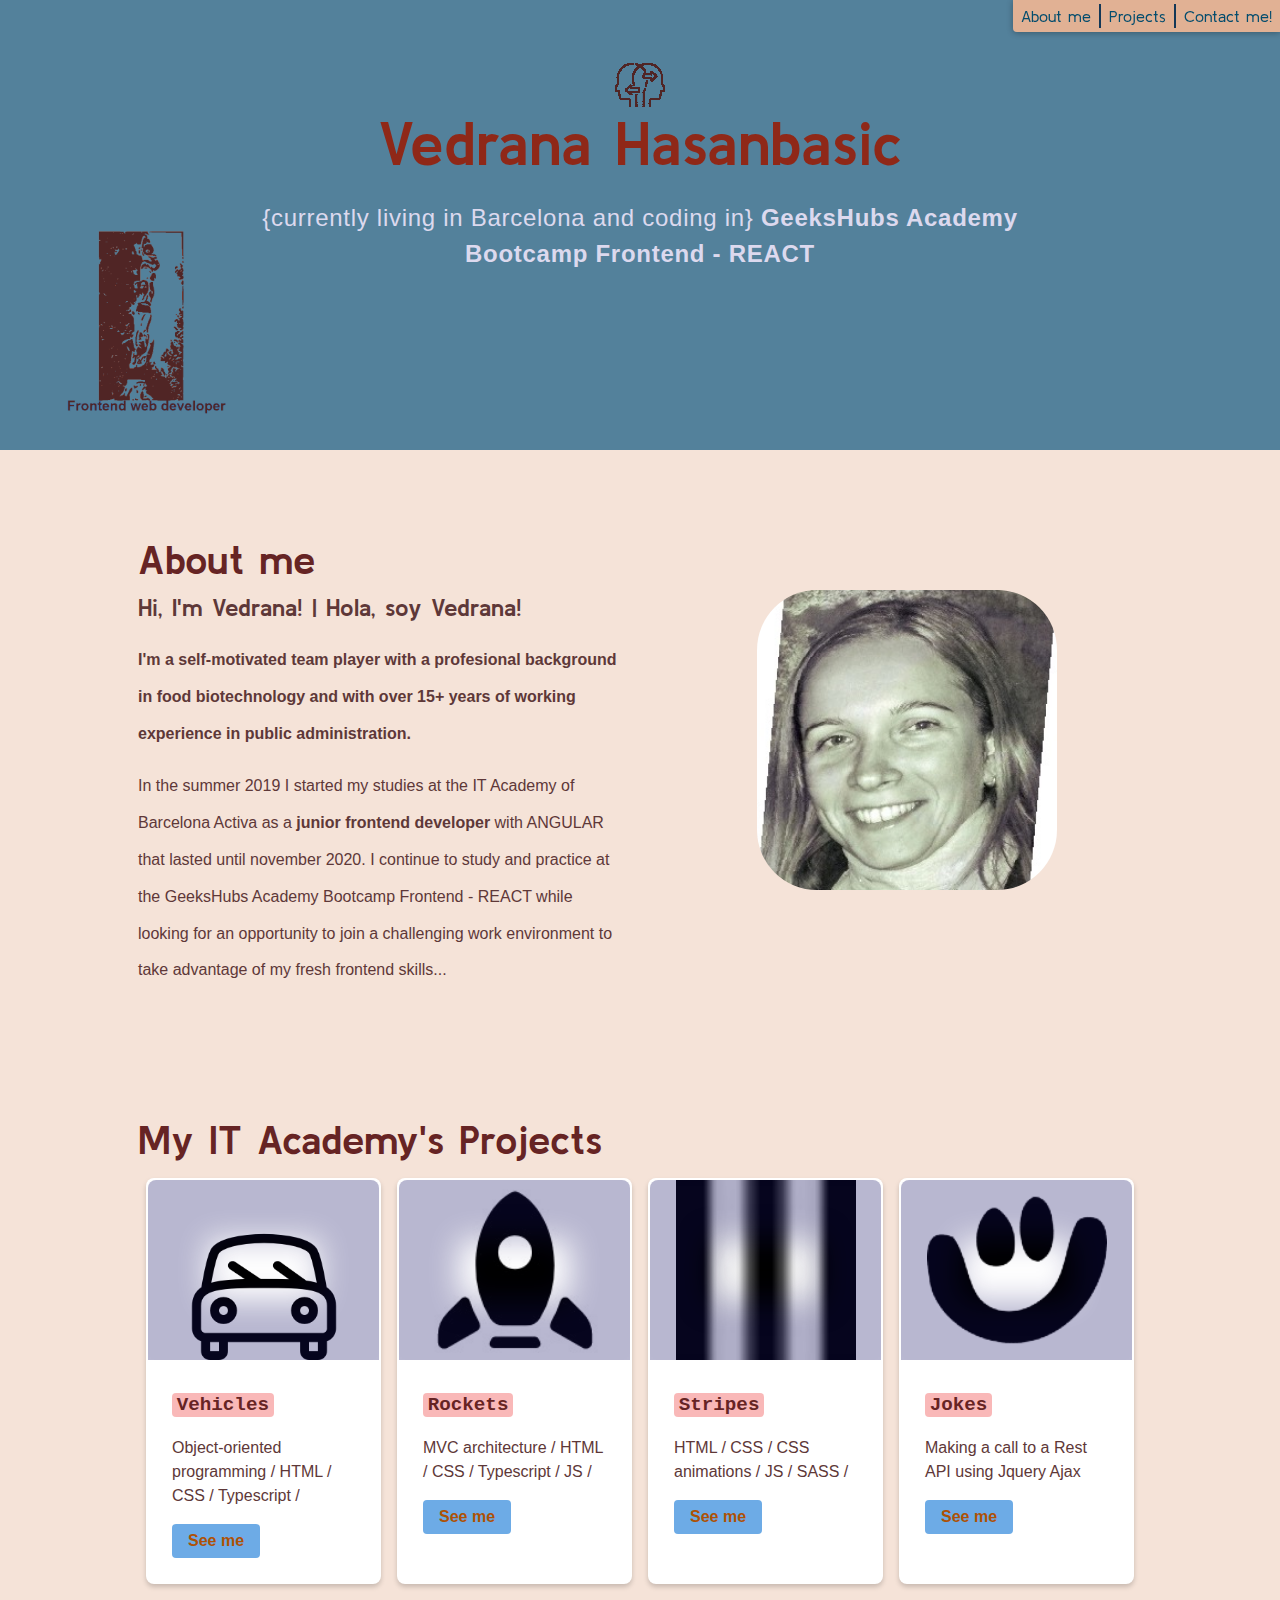
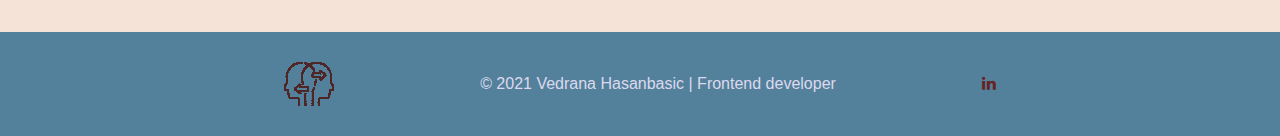
==== index.html @ d6774b9e "first commit" ====
<!DOCTYPE html>
<html lang="en">
<head>
    <meta charset="UTF-8">
    <meta http-equiv="X-UA-Compatible" content="IE=edge"> <!-- no se si poner este meta tag o no? --> 
    <meta name="viewport" content="width=device-width, initial-scale=1.0">
    <meta name="keywords" content="GeeksHubs, website personal, HTML, CSS3, Layout, Git">
    <meta name="author" content="Vedrana Hasanbasic">
    <meta name="description" content="first challenge in GeeksHubs Academy">
    <!-- Google fonts -->
    <link href="https://fonts.googleapis.com/css2?family=Kulim+Park&display=swap"
      rel="stylesheet"/>
    <!-- font awesome -->
    <link rel="stylesheet" href="https://cdnjs.cloudflare.com/ajax/libs/font-awesome/4.7.0/css/font-awesome.min.css">
    <!-- CSS -->
    <link href="css/styles.css" type="text/css" rel="stylesheet">

    <title> Portfolio website | Vedrana Hasanbasic </title>
</head>
<body>
  <nav>
    <ul>
      <li><a href="#about">About me</a></li>
      <li><a href="#projects">Projects</a></li>
      <li><a href="/contact_form.html">Contact me!</a></li>
    </ul>
  </nav>
  <!-------------------- header --------------------------->
  <header class="background-header">
    <div class="wrapper center">
      <img class="header-logo center" src="img/logo_vh3.png" alt="my concious logo" />
      <h1>Vedrana Hasanbasic</h1>
      <p class="lead center max-line-length">
        {currently living in Barcelona and coding in} <strong> GeeksHubs Academy Bootcamp Frontend - REACT </strong> 
      </p>
    </div>
    <img class="castellers" src="img/una-19.png" alt="castellers graphic" />
  </header>
<!------------------- about ------------------------------->
  <main>
    <section id="about" class="wrapper center margin-v-lg padding-v-lg">
      <h2 class="text-h2h3">About me</h2>
        <div class="main__content">
          <div class="main__text">
            <h3 class="max-line-length">
              Hi, I'm Vedrana! |  Hola, soy Vedrana!</h3>
            <p><strong>
              I'm a self-motivated team player with a profesional background in food biotechnology and with over 15+ years of working experience in public administration. </strong></p>
              <p>In the summer 2019 I started my studies at the IT Academy of Barcelona Activa as a <strong>junior frontend developer</strong> with ANGULAR that lasted until november 2020. I continue to study and practice at the GeeksHubs Academy Bootcamp Frontend - REACT while looking for an opportunity to join a challenging work environment to take advantage of my fresh frontend skills...</p>
            </p>
          </div>
          <div class="main__image">
            <img src="img/ja.jpg" alt="face" class="main__img" />
          </div>
        </div> 
    </section>
  <!---------------- projects -------------------------------->
    <section id="projects" class="padding-v-lg">
      <div class="wrapper center">
        <h2 class="text-h2h3">My IT Academy's Projects</h2>
        <ul role="list" class="list-unstyled flexbox flexbox--3col">
          <li class="card">
            <div id="car" class="card__img"></div>
            <div class="card__content">
              <h3 class="text-h2h3"> <span>Vehicles</span></h3>
              <p>
                Object-oriented programming / HTML / CSS / Typescript /
              </p>
              <a href="https://github.com/vedranaha/Typescript-vehicles" target="_blank" class="button">See me</a>
            </div>
          </li>
          <li class="card">
            <div id="rocket" class="card__img"></div>
            <div class="card__content">
              <h3 class="text-h2h3"><span> Rockets</span></h3>
              <p>
                MVC architecture / HTML / CSS / Typescript / JS /
              </p>
              <a href="https://github.com/vedranaha/typescript-rockets-fase-3" target="_blank" class="button">See me</a>
            </div>
          </li>
          <li class="card">
            <div id="stripes" class="card__img"></div>
            <div class="card__content">
              <h3 class="text-h2h3"><span>Stripes</span></h3>
              <p>
                HTML / CSS / CSS animations / JS / SASS /
              </p>
              <a href="https://github.com/vedranaha/SASS-stripes" target="_blank" class="button">See me</a>
            </div>
          </li>
          <li class="card">
            <div id="jokes" class="card__img"></div>
            <div class="card__content">
              <h3 class="text-h2h3"><span>Jokes</span></h3>
              <p>
                Making a call to a Rest API using Jquery Ajax
              </p>
              <a href="https://github.com/vedranaha/AJAX-REST-API" target="_blank" class="button">See me</a>
            </div>
          </li>
        </ul>
      </div>
    </section>
  </main>
  <!--------------- footer -------------------------------->
  <div class="background-header padding-v-md">
    <footer class="wrapper center flexbox flexbox--aligncenter">
      <img src="img/logo_vh3.png" alt="my concious" />
      <p class="margin-v-0">&copy; 2021 Vedrana Hasanbasic | Frontend developer</p>
        <p><a href="https://www.linkedin.com/in/vedranahasanbasic/" title="" class="linkedin"><i class="fa fa-linkedin"></i></a></p>
    </footer>
  </div>
</body>
</html>
---- css/styles.css ----
/* Box sizing rules */
*,
*::before,
*::after {
  box-sizing: border-box;
}

/* Remove default margin */
body,
h1,
h2,
h3,
h4 {
  margin: 0;
}

/* Set core body defaults */
body {
  min-height: 100vh;
  scroll-behavior: smooth;
  text-rendering: optimizeSpeed;
  line-height: 1.5;
  font-size: 100%;
  font-family: sans-serif;
  background:rgb(245, 227, 216);
}

/* Make img easier to work with */
img {
  max-width: 100%;
  display: block;
}

/* Inherit fonts for inputs and buttons */
input,
button,
textarea,
select {
  font: inherit;
}



/* Typography */
h1,
h2,
h3,
nav li {
  font-family: "Kulim Park", sans-serif;
}

h1 {
  font-size: 60px;
}

h2 {
  font-size: 40px;
}

h3 {
  font-size: 24px;
}

/* Header */
header {
  position: relative;
  padding: 60px 0;
  min-height: 50vh;
  text-align: center;
  background:rgb(97 148 182);
}

header h1 {
  color: #8f2818;
  line-height: 1.1;
}

.castellers {
  position: absolute;
  max-height: 70vh;
  max-width: 25vw;
  bottom: 1vh;
}


/* Main Content */
.main__content {
  display: grid;
  grid-template-columns: 1fr 1fr;
  grid-template-rows: 400px;
}

.main__text {
  padding-right: 20px;
}

.main__text h2 {
  font-size: 48px;
  line-height: 1.5;
  margin-bottom: 32px;
}

.main__text p {
  line-height: 2.3;
}

.main__image {
  display: flex;
  justify-content: center;
}

.main__img {
  margin-left: 32px;
  width: 300px;
  height: 300px;
  border-radius: 20%;
}

main {
  color: #5e3838;
}

@media screen and (max-width: 1000px) {
  #about {
    padding-top: 60px;
  }

  #about.max-line-length {
    max-width: 50ch;
  }

  .main__content {
    grid-template-columns: 1fr;
    grid-template-rows: 1fr;
  }

  .main__image {
    margin-top: 40px;
  }
}

@media screen and (max-width: 468px) {

  #projects .flexbox {
    flex-wrap: wrap;
  }

  #projects.card {
    flex-basis: 100%;
  }

  #projects.card + .card {
    margin-top: 2em;
  }
}

/* Component: Nav */
nav {
  background: rgba(233, 179, 148, 0.95);
  padding: 0.25em 0;
  display: inline-block;
  position: fixed;
  z-index: 1;
  top: 0;
  right: 0;
  border-radius: 0 0 0 4px;
  box-shadow: 0 1px 6px rgba(0, 0, 0, 0.3);
}

nav ul {
  list-style: none;
  margin: 0;
  padding: 0;
  display: flex;
}

nav ul li {
  padding: 0 0.5em;
}

nav a {
  color: #034c6d;
  text-decoration: none;
}

nav a:hover {
  color: #8f2818;
}

nav ul li + li {
  border-left: 2px solid hsl(208, 63%, 21%);
}

/* Component: Card */
.card {
  border-radius: 8px;
  box-shadow: 0px 3px 5px rgba(0, 0, 0, 0.18);
  background-color: #fff;
  margin: 8px;
  padding:2px;
}

#car {
  background-image: url('/img/car-icon.png');
}

#rocket {
  background-image: url('/img/Rocket.jpg');
}

#stripes{
  background-image: url('/img/stripes-black.jpg');
}

#jokes{
  background-image: url('/img/smile-icon.png');
}

.card__img {
  background-repeat: no-repeat;
  background-size: contain;
  background-position: center;
  min-height: 20vh;
  border-radius: 8px 8px 0 0;
  transition: box-shadow 80ms ease-in-out;
  box-shadow: inset 0 0 30px 60px rgba(21, 15, 100, 0.3);
}

.card:hover .card__img {
  box-shadow: inset 0 0 10px 10px rgba(21, 15, 100, 0.3);
}

.card__content {
  padding: 24px;
}

.card h3 span {
  font-family: monospace;
  font-size: 0.8em;
  padding: 0.05em 0.25em;
  background-color: rgba(241, 77, 77, 0.4);
  border-radius: 4px;
}

/* Component: Button */
.button {
  padding: 0.5em 1em;
  border-radius: 4px;
  background-color: #6dabe6;
  text-decoration: none;
  font-weight: bold;
  color: #ad5105;
  display: inline-block;
  line-height: 1.1;
  text-align: center;
}

button.button {
  border: none;
  cursor: pointer;
}

/* Component: Form */

form {
  display: grid;
  grid-gap: 24px;
  max-width: 60ch;
}

.form-field {
  display: grid;
  grid-gap: 8px;
}

.form-field .button {
  justify-self: start;
}

.form-input {
  border: 1px solid #793508;;
  border-radius: 4px;
  height: 2em;
  padding: 0 0.5em;
  font-size: 18px;
}

#message{
  border: 1px solid #793508;;
  border-radius: 4px;
}

label {
  color: #662424;
  font-weight: bold;
  font-size: 18px;
}

/* Type Utilities */
.lead {
  font-size: 150%;
  letter-spacing: 0.03em;
}

.max-line-length {
  max-width: 60ch;
}

.list-unstyled {
  margin: 0;
  padding: 0;
  list-style: none;
}

/* Color Utilities */
.background-header {
  background-color: #53819b;
  color: #dcd9ee;
}

.text-h2h3 {
  color: #662424;
}

.text-introduction {
  color: #793508;
}

a.linkedin {
  color: #662424;
}

/* Utilities */

.wrapper {
  max-width: 1024px;
  padding-left: 10px;
  padding-right: 10px;
}

.center {
  margin-left: auto;
  margin-right: auto;
}

.flexbox {
  display: flex;
  justify-content: space-evenly;
}

.flexbox--aligncenter {
  align-items: center;
}

.flexbox--3col > * {
  flex: 0 1 30%;
}

.padding-v-md {
  padding-top: 24px;
  padding-bottom: 24px;
}

.padding-v-lg {
  padding-top: 40px;
  padding-bottom: 40px;
}

.margin-v-0 {
  margin-top: 0;
  margin-bottom: 0;
}

.margin-v-lg {
  margin-top: 40px;
  margin-bottom: 40px;
}
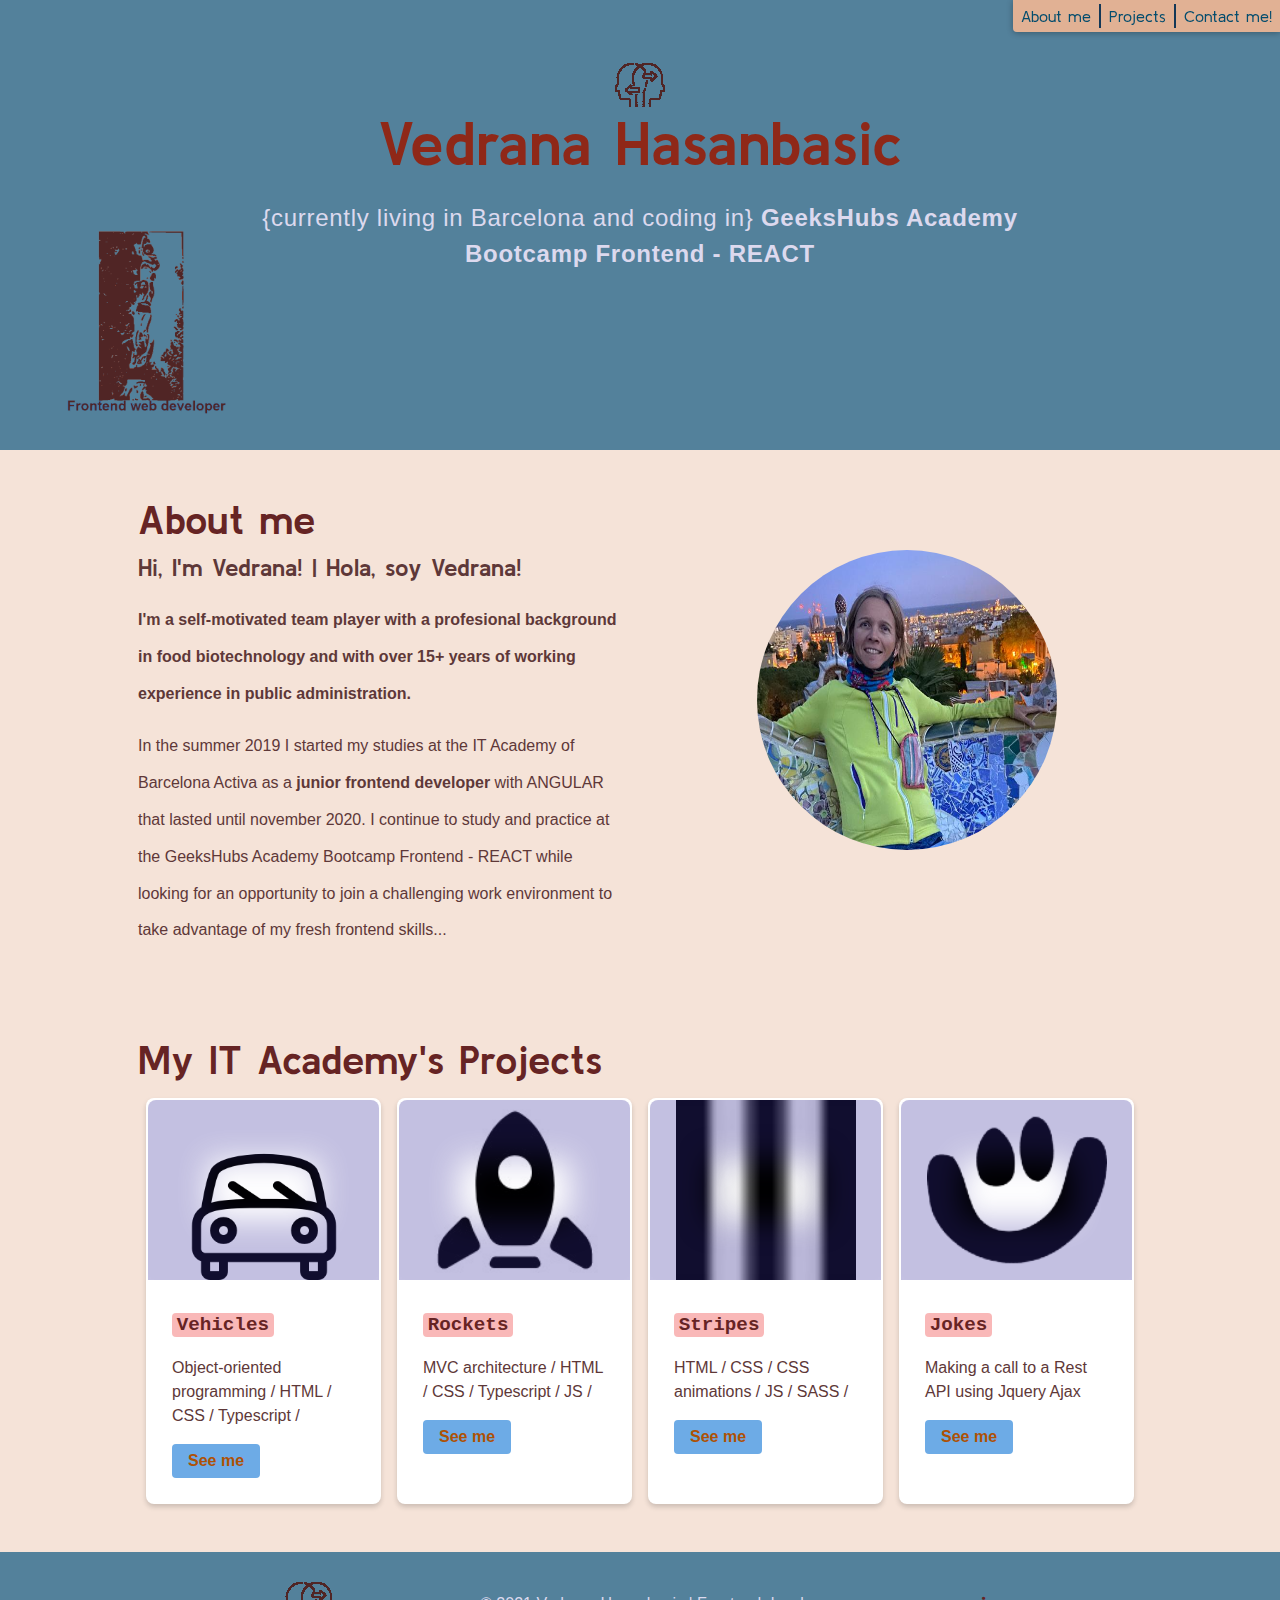
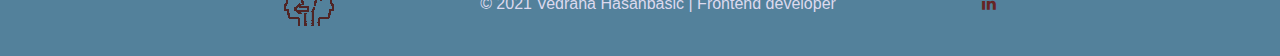
==== commit 85c57e40: "new photo," ====
--- a/index.html
+++ b/index.html
@@ -38,7 +38,7 @@
   </header>
 <!------------------- about ------------------------------->
   <main>
-    <section id="about" class="wrapper center margin-v-lg padding-v-lg">
+    <section id="about" class="wrapper center margin-v-lg">
       <h2 class="text-h2h3">About me</h2>
         <div class="main__content">
           <div class="main__text">
@@ -50,7 +50,7 @@
             </p>
           </div>
           <div class="main__image">
-            <img src="img/ja.jpg" alt="face" class="main__img" />
+            <img src="img/jal3.png" alt="face" class="main__img" />
           </div>
         </div> 
     </section>
--- a/css/styles.css
+++ b/css/styles.css
@@ -113,7 +113,7 @@
   margin-left: 32px;
   width: 300px;
   height: 300px;
-  border-radius: 20%;
+  border-radius: 50%;
 }
 
 main {
@@ -194,26 +194,26 @@
 /* Component: Card */
 .card {
   border-radius: 8px;
-  box-shadow: 0px 3px 5px rgba(0, 0, 0, 0.18);
+  box-shadow: 0px 3px 5px rgba(23, 21, 24, 0.18);
   background-color: #fff;
   margin: 8px;
   padding:2px;
 }
 
 #car {
-  background-image: url('/img/car-icon.png');
+  background-image: url('../img/car-icon.png');
 }
 
 #rocket {
-  background-image: url('/img/Rocket.jpg');
+  background-image: url('../img/Rocket.jpg');
 }
 
 #stripes{
-  background-image: url('/img/stripes-black.jpg');
+  background-image: url('../img/stripes-black.jpg');
 }
 
 #jokes{
-  background-image: url('/img/smile-icon.png');
+  background-image: url('../img/smile-icon.png');
 }
 
 .card__img {
@@ -223,7 +223,7 @@
   min-height: 20vh;
   border-radius: 8px 8px 0 0;
   transition: box-shadow 80ms ease-in-out;
-  box-shadow: inset 0 0 30px 60px rgba(21, 15, 100, 0.3);
+  box-shadow: inset 0 0 30px 60px rgba(56, 48, 155, 0.3);
 }
 
 .card:hover .card__img {
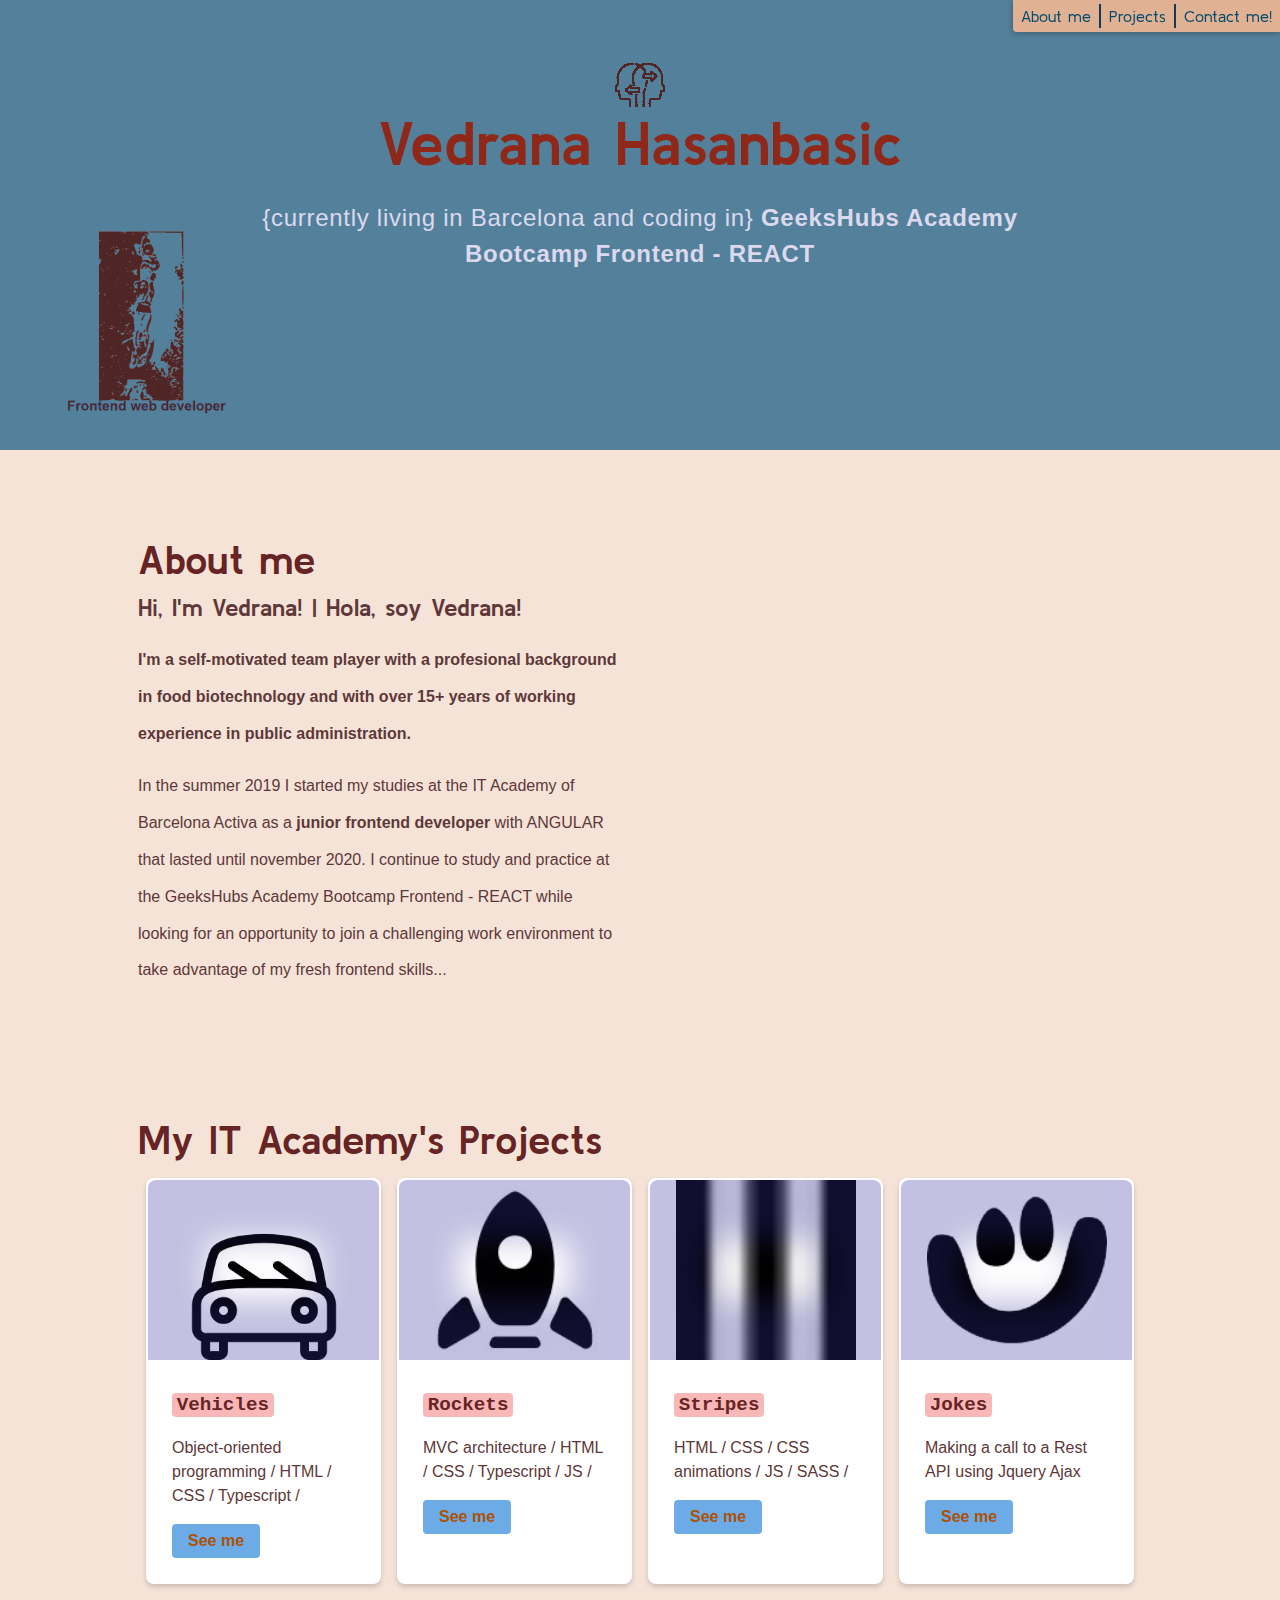
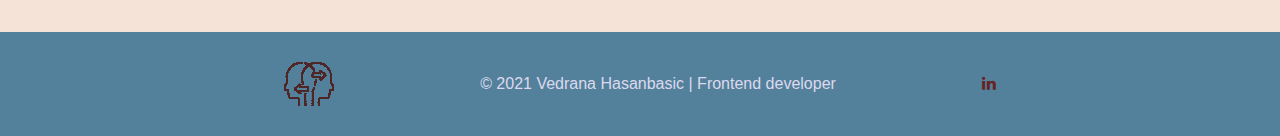
==== commit 386e3c35: "Update index.html" ====
--- a/index.html
+++ b/index.html
@@ -1,115 +1,115 @@
-<!DOCTYPE html>
-<html lang="en">
-<head>
-    <meta charset="UTF-8">
-    <meta http-equiv="X-UA-Compatible" content="IE=edge"> <!-- no se si poner este meta tag o no? --> 
-    <meta name="viewport" content="width=device-width, initial-scale=1.0">
-    <meta name="keywords" content="GeeksHubs, website personal, HTML, CSS3, Layout, Git">
-    <meta name="author" content="Vedrana Hasanbasic">
-    <meta name="description" content="first challenge in GeeksHubs Academy">
-    <!-- Google fonts -->
-    <link href="https://fonts.googleapis.com/css2?family=Kulim+Park&display=swap"
-      rel="stylesheet"/>
-    <!-- font awesome -->
-    <link rel="stylesheet" href="https://cdnjs.cloudflare.com/ajax/libs/font-awesome/4.7.0/css/font-awesome.min.css">
-    <!-- CSS -->
-    <link href="css/styles.css" type="text/css" rel="stylesheet">
-
-    <title> Portfolio website | Vedrana Hasanbasic </title>
-</head>
-<body>
-  <nav>
-    <ul>
-      <li><a href="#about">About me</a></li>
-      <li><a href="#projects">Projects</a></li>
-      <li><a href="/contact_form.html">Contact me!</a></li>
-    </ul>
-  </nav>
-  <!-------------------- header --------------------------->
-  <header class="background-header">
-    <div class="wrapper center">
-      <img class="header-logo center" src="img/logo_vh3.png" alt="my concious logo" />
-      <h1>Vedrana Hasanbasic</h1>
-      <p class="lead center max-line-length">
-        {currently living in Barcelona and coding in} <strong> GeeksHubs Academy Bootcamp Frontend - REACT </strong> 
-      </p>
-    </div>
-    <img class="castellers" src="img/una-19.png" alt="castellers graphic" />
-  </header>
-<!------------------- about ------------------------------->
-  <main>
-    <section id="about" class="wrapper center margin-v-lg">
-      <h2 class="text-h2h3">About me</h2>
-        <div class="main__content">
-          <div class="main__text">
-            <h3 class="max-line-length">
-              Hi, I'm Vedrana! |  Hola, soy Vedrana!</h3>
-            <p><strong>
-              I'm a self-motivated team player with a profesional background in food biotechnology and with over 15+ years of working experience in public administration. </strong></p>
-              <p>In the summer 2019 I started my studies at the IT Academy of Barcelona Activa as a <strong>junior frontend developer</strong> with ANGULAR that lasted until november 2020. I continue to study and practice at the GeeksHubs Academy Bootcamp Frontend - REACT while looking for an opportunity to join a challenging work environment to take advantage of my fresh frontend skills...</p>
-            </p>
-          </div>
-          <div class="main__image">
-            <img src="img/jal3.png" alt="face" class="main__img" />
-          </div>
-        </div> 
-    </section>
-  <!---------------- projects -------------------------------->
-    <section id="projects" class="padding-v-lg">
-      <div class="wrapper center">
-        <h2 class="text-h2h3">My IT Academy's Projects</h2>
-        <ul role="list" class="list-unstyled flexbox flexbox--3col">
-          <li class="card">
-            <div id="car" class="card__img"></div>
-            <div class="card__content">
-              <h3 class="text-h2h3"> <span>Vehicles</span></h3>
-              <p>
-                Object-oriented programming / HTML / CSS / Typescript /
-              </p>
-              <a href="https://github.com/vedranaha/Typescript-vehicles" target="_blank" class="button">See me</a>
-            </div>
-          </li>
-          <li class="card">
-            <div id="rocket" class="card__img"></div>
-            <div class="card__content">
-              <h3 class="text-h2h3"><span> Rockets</span></h3>
-              <p>
-                MVC architecture / HTML / CSS / Typescript / JS /
-              </p>
-              <a href="https://github.com/vedranaha/typescript-rockets-fase-3" target="_blank" class="button">See me</a>
-            </div>
-          </li>
-          <li class="card">
-            <div id="stripes" class="card__img"></div>
-            <div class="card__content">
-              <h3 class="text-h2h3"><span>Stripes</span></h3>
-              <p>
-                HTML / CSS / CSS animations / JS / SASS /
-              </p>
-              <a href="https://github.com/vedranaha/SASS-stripes" target="_blank" class="button">See me</a>
-            </div>
-          </li>
-          <li class="card">
-            <div id="jokes" class="card__img"></div>
-            <div class="card__content">
-              <h3 class="text-h2h3"><span>Jokes</span></h3>
-              <p>
-                Making a call to a Rest API using Jquery Ajax
-              </p>
-              <a href="https://github.com/vedranaha/AJAX-REST-API" target="_blank" class="button">See me</a>
-            </div>
-          </li>
-        </ul>
-      </div>
-    </section>
-  </main>
-  <!--------------- footer -------------------------------->
-  <div class="background-header padding-v-md">
-    <footer class="wrapper center flexbox flexbox--aligncenter">
-      <img src="img/logo_vh3.png" alt="my concious" />
-      <p class="margin-v-0">&copy; 2021 Vedrana Hasanbasic | Frontend developer</p>
-        <p><a href="https://www.linkedin.com/in/vedranahasanbasic/" title="" class="linkedin"><i class="fa fa-linkedin"></i></a></p>
-    </footer>
-  </div>
-</body>
-</html>+<!DOCTYPE html>
+<html lang="en">
+<head>
+    <meta charset="UTF-8">
+    <meta http-equiv="X-UA-Compatible" content="IE=edge"> <!-- no se si poner este meta tag o no? --> 
+    <meta name="viewport" content="width=device-width, initial-scale=1.0">
+    <meta name="keywords" content="GeeksHubs, website personal, HTML, CSS3, Layout, Git">
+    <meta name="author" content="Vedrana Hasanbasic">
+    <meta name="description" content="first challenge in GeeksHubs Academy">
+    <!-- Google fonts -->
+    <link href="https://fonts.googleapis.com/css2?family=Kulim+Park&display=swap"
+      rel="stylesheet"/>
+    <!-- font awesome -->
+    <link rel="stylesheet" href="https://cdnjs.cloudflare.com/ajax/libs/font-awesome/4.7.0/css/font-awesome.min.css">
+    <!-- CSS -->
+    <link href="css/styles.css" type="text/css" rel="stylesheet">
+
+    <title> Portfolio website | Vedrana Hasanbasic </title>
+</head>
+<body>
+  <nav>
+    <ul>
+      <li><a href="#about">About me</a></li>
+      <li><a href="#projects">Projects</a></li>
+      <li><a href="/contact_form.html">Contact me!</a></li>
+    </ul>
+  </nav>
+  <!-------------------- header --------------------------->
+  <header class="background-header">
+    <div class="wrapper center">
+      <img class="header-logo center" src="img/logo_vh3.png" alt="my concious logo" />
+      <h1>Vedrana Hasanbasic</h1>
+      <p class="lead center max-line-length">
+        {currently living in Barcelona and coding in} <strong> GeeksHubs Academy Bootcamp Frontend - REACT </strong> 
+      </p>
+    </div>
+    <img class="castellers" src="img/una-19.png" alt="castellers graphic" />
+  </header>
+<!------------------- about ------------------------------->
+  <main>
+    <section id="about" class="wrapper center margin-v-lg padding-v-lg">
+      <h2 class="text-h2h3">About me</h2>
+        <div class="main__content">
+          <div class="main__text">
+            <h3 class="max-line-length">
+              Hi, I'm Vedrana! |  Hola, soy Vedrana!</h3>
+            <p><strong>
+              I'm a self-motivated team player with a profesional background in food biotechnology and with over 15+ years of working experience in public administration. </strong></p>
+              <p>In the summer 2019 I started my studies at the IT Academy of Barcelona Activa as a <strong>junior frontend developer</strong> with ANGULAR that lasted until november 2020. I continue to study and practice at the GeeksHubs Academy Bootcamp Frontend - REACT while looking for an opportunity to join a challenging work environment to take advantage of my fresh frontend skills...</p>
+            </p>
+          </div>
+          <div class="main__image">
+            <img src="img/jal3.jpg" alt="face" class="main__img" />
+          </div>
+        </div> 
+    </section>
+  <!---------------- projects -------------------------------->
+    <section id="projects" class="padding-v-lg">
+      <div class="wrapper center">
+        <h2 class="text-h2h3">My IT Academy's Projects</h2>
+        <ul role="list" class="list-unstyled flexbox flexbox--3col">
+          <li class="card">
+            <div id="car" class="card__img"></div>
+            <div class="card__content">
+              <h3 class="text-h2h3"> <span>Vehicles</span></h3>
+              <p>
+                Object-oriented programming / HTML / CSS / Typescript /
+              </p>
+              <a href="https://github.com/vedranaha/Typescript-vehicles" target="_blank" class="button">See me</a>
+            </div>
+          </li>
+          <li class="card">
+            <div id="rocket" class="card__img"></div>
+            <div class="card__content">
+              <h3 class="text-h2h3"><span> Rockets</span></h3>
+              <p>
+                MVC architecture / HTML / CSS / Typescript / JS /
+              </p>
+              <a href="https://github.com/vedranaha/typescript-rockets-fase-3" target="_blank" class="button">See me</a>
+            </div>
+          </li>
+          <li class="card">
+            <div id="stripes" class="card__img"></div>
+            <div class="card__content">
+              <h3 class="text-h2h3"><span>Stripes</span></h3>
+              <p>
+                HTML / CSS / CSS animations / JS / SASS /
+              </p>
+              <a href="https://github.com/vedranaha/SASS-stripes" target="_blank" class="button">See me</a>
+            </div>
+          </li>
+          <li class="card">
+            <div id="jokes" class="card__img"></div>
+            <div class="card__content">
+              <h3 class="text-h2h3"><span>Jokes</span></h3>
+              <p>
+                Making a call to a Rest API using Jquery Ajax
+              </p>
+              <a href="https://github.com/vedranaha/AJAX-REST-API" target="_blank" class="button">See me</a>
+            </div>
+          </li>
+        </ul>
+      </div>
+    </section>
+  </main>
+  <!--------------- footer -------------------------------->
+  <div class="background-header padding-v-md">
+    <footer class="wrapper center flexbox flexbox--aligncenter">
+      <img src="img/logo_vh3.png" alt="my concious" />
+      <p class="margin-v-0">&copy; 2021 Vedrana Hasanbasic | Frontend developer</p>
+        <p><a href="https://www.linkedin.com/in/vedranahasanbasic/" title="" class="linkedin"><i class="fa fa-linkedin"></i></a></p>
+    </footer>
+  </div>
+</body>
+</html>
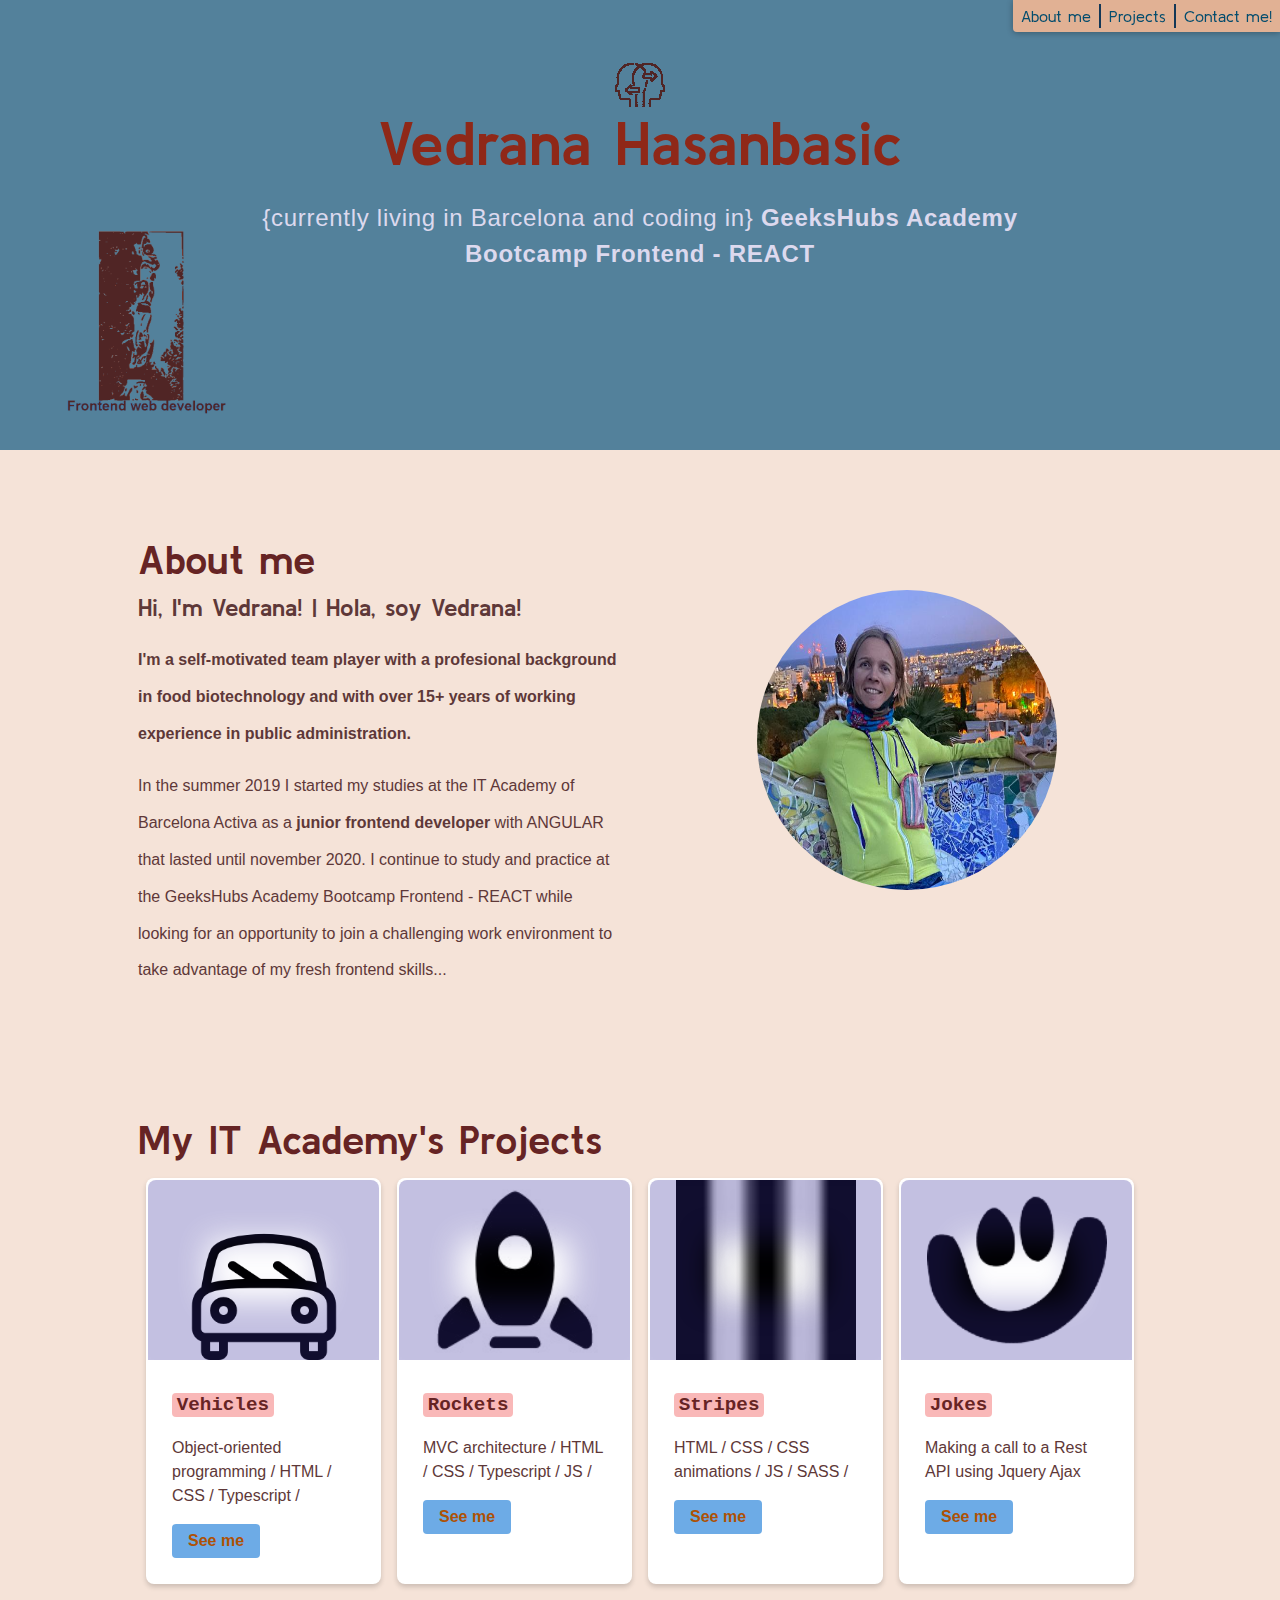
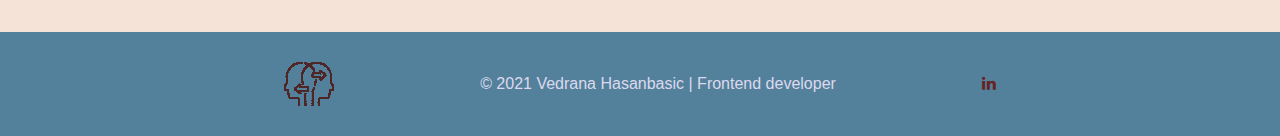
==== commit 672c1a2f: "Update index.html" ====
--- a/index.html
+++ b/index.html
@@ -50,7 +50,7 @@
             </p>
           </div>
           <div class="main__image">
-            <img src="img/jal3.jpg" alt="face" class="main__img" />
+            <img src="img/jal3.png" alt="face" class="main__img" />
           </div>
         </div> 
     </section>
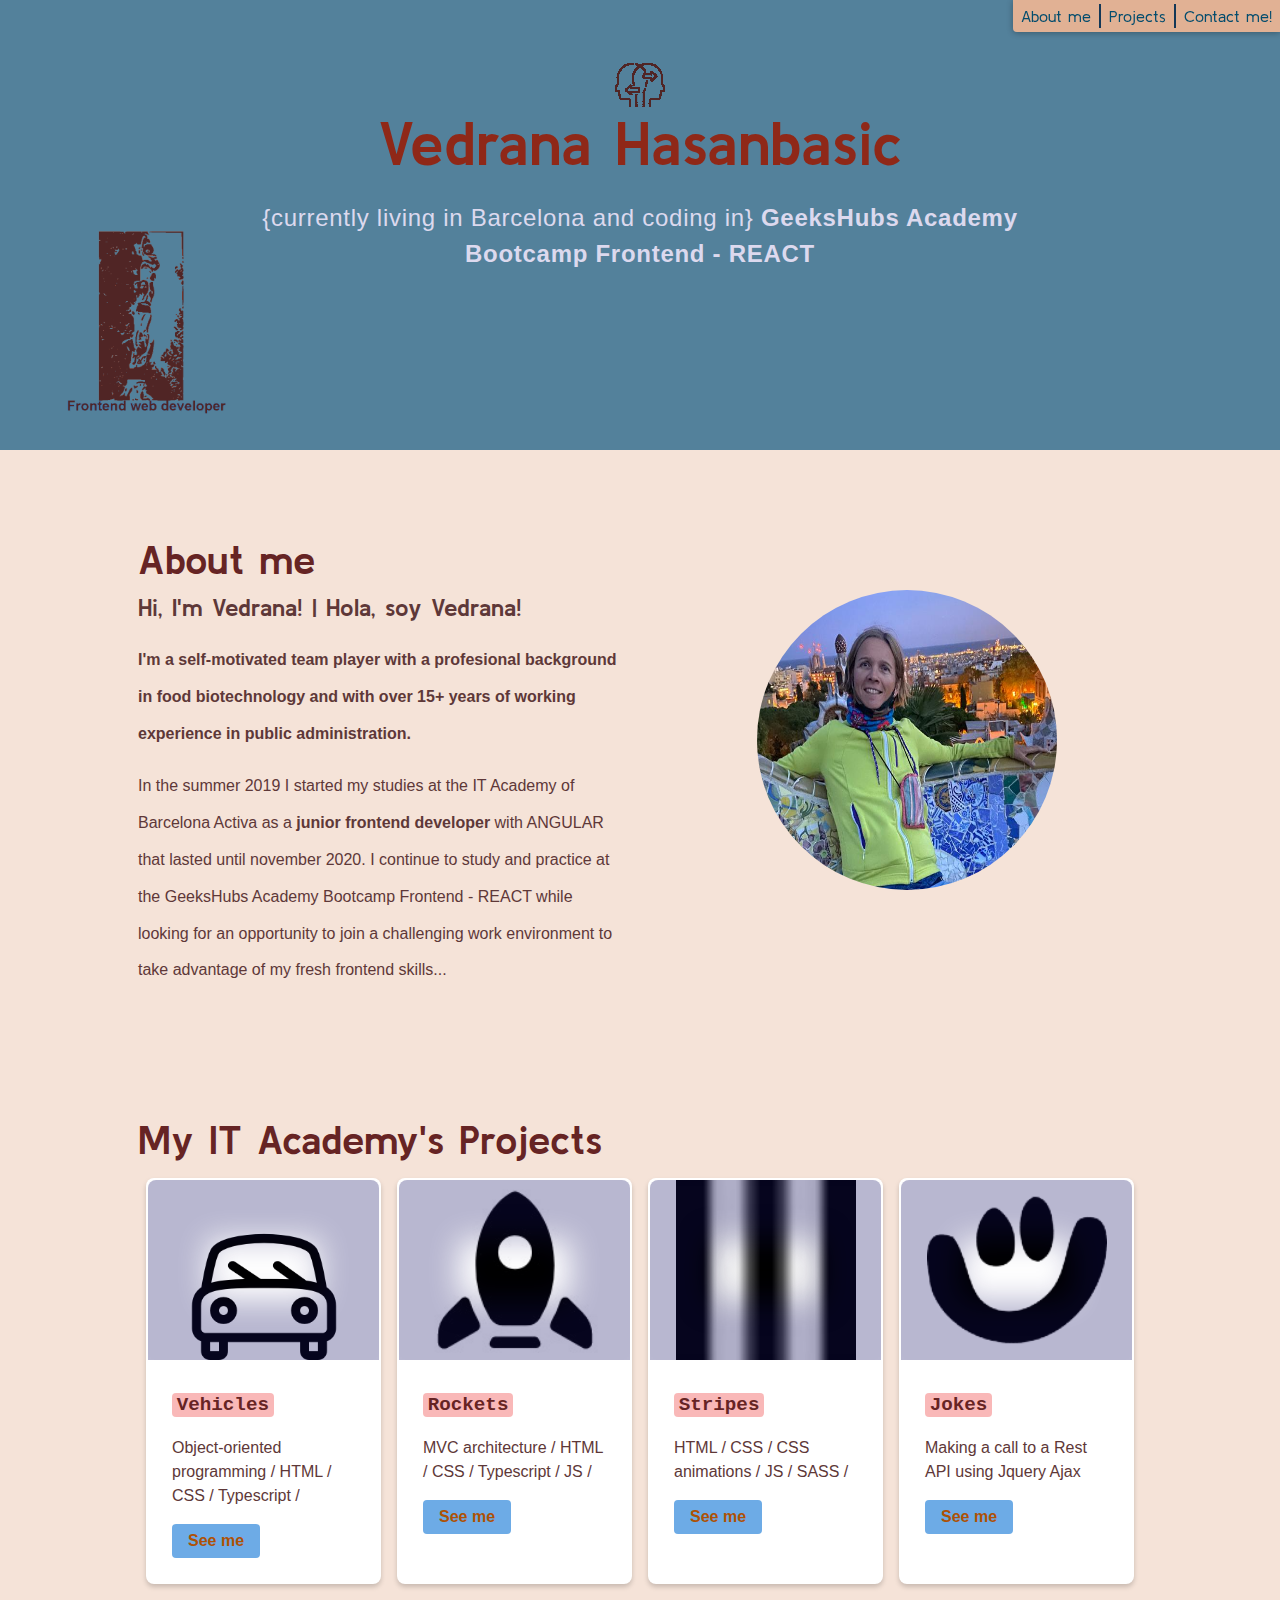
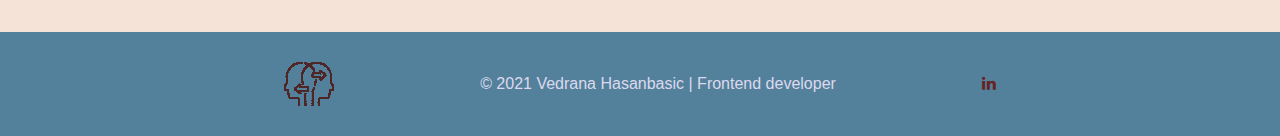
==== commit c8e1ef21: "Update index.html" ====
--- a/index.html
+++ b/index.html
@@ -22,7 +22,7 @@
     <ul>
       <li><a href="#about">About me</a></li>
       <li><a href="#projects">Projects</a></li>
-      <li><a href="/contact_form.html">Contact me!</a></li>
+      <li><a href="contact_form.html">Contact me!</a></li>
     </ul>
   </nav>
   <!-------------------- header --------------------------->
--- a/css/styles.css
+++ b/css/styles.css
@@ -1,378 +1,378 @@
-/* Box sizing rules */
-*,
-*::before,
-*::after {
-  box-sizing: border-box;
-}
-
-/* Remove default margin */
-body,
-h1,
-h2,
-h3,
-h4 {
-  margin: 0;
-}
-
-/* Set core body defaults */
-body {
-  min-height: 100vh;
-  scroll-behavior: smooth;
-  text-rendering: optimizeSpeed;
-  line-height: 1.5;
-  font-size: 100%;
-  font-family: sans-serif;
-  background:rgb(245, 227, 216);
-}
-
-/* Make img easier to work with */
-img {
-  max-width: 100%;
-  display: block;
-}
-
-/* Inherit fonts for inputs and buttons */
-input,
-button,
-textarea,
-select {
-  font: inherit;
-}
-
-
-
-/* Typography */
-h1,
-h2,
-h3,
-nav li {
-  font-family: "Kulim Park", sans-serif;
-}
-
-h1 {
-  font-size: 60px;
-}
-
-h2 {
-  font-size: 40px;
-}
-
-h3 {
-  font-size: 24px;
-}
-
-/* Header */
-header {
-  position: relative;
-  padding: 60px 0;
-  min-height: 50vh;
-  text-align: center;
-  background:rgb(97 148 182);
-}
-
-header h1 {
-  color: #8f2818;
-  line-height: 1.1;
-}
-
-.castellers {
-  position: absolute;
-  max-height: 70vh;
-  max-width: 25vw;
-  bottom: 1vh;
-}
-
-
-/* Main Content */
-.main__content {
-  display: grid;
-  grid-template-columns: 1fr 1fr;
-  grid-template-rows: 400px;
-}
-
-.main__text {
-  padding-right: 20px;
-}
-
-.main__text h2 {
-  font-size: 48px;
-  line-height: 1.5;
-  margin-bottom: 32px;
-}
-
-.main__text p {
-  line-height: 2.3;
-}
-
-.main__image {
-  display: flex;
-  justify-content: center;
-}
-
-.main__img {
-  margin-left: 32px;
-  width: 300px;
-  height: 300px;
-  border-radius: 50%;
-}
-
-main {
-  color: #5e3838;
-}
-
-@media screen and (max-width: 1000px) {
-  #about {
-    padding-top: 60px;
-  }
-
-  #about.max-line-length {
-    max-width: 50ch;
-  }
-
-  .main__content {
-    grid-template-columns: 1fr;
-    grid-template-rows: 1fr;
-  }
-
-  .main__image {
-    margin-top: 40px;
-  }
-}
-
-@media screen and (max-width: 468px) {
-
-  #projects .flexbox {
-    flex-wrap: wrap;
-  }
-
-  #projects.card {
-    flex-basis: 100%;
-  }
-
-  #projects.card + .card {
-    margin-top: 2em;
-  }
-}
-
-/* Component: Nav */
-nav {
-  background: rgba(233, 179, 148, 0.95);
-  padding: 0.25em 0;
-  display: inline-block;
-  position: fixed;
-  z-index: 1;
-  top: 0;
-  right: 0;
-  border-radius: 0 0 0 4px;
-  box-shadow: 0 1px 6px rgba(0, 0, 0, 0.3);
-}
-
-nav ul {
-  list-style: none;
-  margin: 0;
-  padding: 0;
-  display: flex;
-}
-
-nav ul li {
-  padding: 0 0.5em;
-}
-
-nav a {
-  color: #034c6d;
-  text-decoration: none;
-}
-
-nav a:hover {
-  color: #8f2818;
-}
-
-nav ul li + li {
-  border-left: 2px solid hsl(208, 63%, 21%);
-}
-
-/* Component: Card */
-.card {
-  border-radius: 8px;
-  box-shadow: 0px 3px 5px rgba(23, 21, 24, 0.18);
-  background-color: #fff;
-  margin: 8px;
-  padding:2px;
-}
-
-#car {
-  background-image: url('../img/car-icon.png');
-}
-
-#rocket {
-  background-image: url('../img/Rocket.jpg');
-}
-
-#stripes{
-  background-image: url('../img/stripes-black.jpg');
-}
-
-#jokes{
-  background-image: url('../img/smile-icon.png');
-}
-
-.card__img {
-  background-repeat: no-repeat;
-  background-size: contain;
-  background-position: center;
-  min-height: 20vh;
-  border-radius: 8px 8px 0 0;
-  transition: box-shadow 80ms ease-in-out;
-  box-shadow: inset 0 0 30px 60px rgba(56, 48, 155, 0.3);
-}
-
-.card:hover .card__img {
-  box-shadow: inset 0 0 10px 10px rgba(21, 15, 100, 0.3);
-}
-
-.card__content {
-  padding: 24px;
-}
-
-.card h3 span {
-  font-family: monospace;
-  font-size: 0.8em;
-  padding: 0.05em 0.25em;
-  background-color: rgba(241, 77, 77, 0.4);
-  border-radius: 4px;
-}
-
-/* Component: Button */
-.button {
-  padding: 0.5em 1em;
-  border-radius: 4px;
-  background-color: #6dabe6;
-  text-decoration: none;
-  font-weight: bold;
-  color: #ad5105;
-  display: inline-block;
-  line-height: 1.1;
-  text-align: center;
-}
-
-button.button {
-  border: none;
-  cursor: pointer;
-}
-
-/* Component: Form */
-
-form {
-  display: grid;
-  grid-gap: 24px;
-  max-width: 60ch;
-}
-
-.form-field {
-  display: grid;
-  grid-gap: 8px;
-}
-
-.form-field .button {
-  justify-self: start;
-}
-
-.form-input {
-  border: 1px solid #793508;;
-  border-radius: 4px;
-  height: 2em;
-  padding: 0 0.5em;
-  font-size: 18px;
-}
-
-#message{
-  border: 1px solid #793508;;
-  border-radius: 4px;
-}
-
-label {
-  color: #662424;
-  font-weight: bold;
-  font-size: 18px;
-}
-
-/* Type Utilities */
-.lead {
-  font-size: 150%;
-  letter-spacing: 0.03em;
-}
-
-.max-line-length {
-  max-width: 60ch;
-}
-
-.list-unstyled {
-  margin: 0;
-  padding: 0;
-  list-style: none;
-}
-
-/* Color Utilities */
-.background-header {
-  background-color: #53819b;
-  color: #dcd9ee;
-}
-
-.text-h2h3 {
-  color: #662424;
-}
-
-.text-introduction {
-  color: #793508;
-}
-
-a.linkedin {
-  color: #662424;
-}
-
-/* Utilities */
-
-.wrapper {
-  max-width: 1024px;
-  padding-left: 10px;
-  padding-right: 10px;
-}
-
-.center {
-  margin-left: auto;
-  margin-right: auto;
-}
-
-.flexbox {
-  display: flex;
-  justify-content: space-evenly;
-}
-
-.flexbox--aligncenter {
-  align-items: center;
-}
-
-.flexbox--3col > * {
-  flex: 0 1 30%;
-}
-
-.padding-v-md {
-  padding-top: 24px;
-  padding-bottom: 24px;
-}
-
-.padding-v-lg {
-  padding-top: 40px;
-  padding-bottom: 40px;
-}
-
-.margin-v-0 {
-  margin-top: 0;
-  margin-bottom: 0;
-}
-
-.margin-v-lg {
-  margin-top: 40px;
-  margin-bottom: 40px;
-}
-
+/* Box sizing rules */
+*,
+*::before,
+*::after {
+  box-sizing: border-box;
+}
+
+/* Remove default margin */
+body,
+h1,
+h2,
+h3,
+h4 {
+  margin: 0;
+}
+
+/* Set core body defaults */
+body {
+  min-height: 100vh;
+  scroll-behavior: smooth;
+  text-rendering: optimizeSpeed;
+  line-height: 1.5;
+  font-size: 100%;
+  font-family: sans-serif;
+  background:rgb(245, 227, 216);
+}
+
+/* Make img easier to work with */
+img {
+  max-width: 100%;
+  display: block;
+}
+
+/* Inherit fonts for inputs and buttons */
+input,
+button,
+textarea,
+select {
+  font: inherit;
+}
+
+
+
+/* Typography */
+h1,
+h2,
+h3,
+nav li {
+  font-family: "Kulim Park", sans-serif;
+}
+
+h1 {
+  font-size: 60px;
+}
+
+h2 {
+  font-size: 40px;
+}
+
+h3 {
+  font-size: 24px;
+}
+
+/* Header */
+header {
+  position: relative;
+  padding: 60px 0;
+  min-height: 50vh;
+  text-align: center;
+  background:rgb(97 148 182);
+}
+
+header h1 {
+  color: #8f2818;
+  line-height: 1.1;
+}
+
+.castellers {
+  position: absolute;
+  max-height: 70vh;
+  max-width: 25vw;
+  bottom: 1vh;
+}
+
+
+/* Main Content */
+.main__content {
+  display: grid;
+  grid-template-columns: 1fr 1fr;
+  grid-template-rows: 400px;
+}
+
+.main__text {
+  padding-right: 20px;
+}
+
+.main__text h2 {
+  font-size: 48px;
+  line-height: 1.5;
+  margin-bottom: 32px;
+}
+
+.main__text p {
+  line-height: 2.3;
+}
+
+.main__image {
+  display: flex;
+  justify-content: center;
+}
+
+.main__img {
+  margin-left: 32px;
+  width: 300px;
+  height: 300px;
+  border-radius: 50%;
+}
+
+main {
+  color: #5e3838;
+}
+
+@media screen and (max-width: 1000px) {
+  #about {
+    padding-top: 60px;
+  }
+
+  #about.max-line-length {
+    max-width: 50ch;
+  }
+
+  .main__content {
+    grid-template-columns: 1fr;
+    grid-template-rows: 1fr;
+  }
+
+  .main__image {
+    margin-top: 40px;
+  }
+}
+
+@media screen and (max-width: 468px) {
+
+  #projects .flexbox {
+    flex-wrap: wrap;
+  }
+
+  #projects.card {
+    flex-basis: 100%;
+  }
+
+  #projects.card + .card {
+    margin-top: 2em;
+  }
+}
+
+/* Component: Nav */
+nav {
+  background: rgba(233, 179, 148, 0.95);
+  padding: 0.25em 0;
+  display: inline-block;
+  position: fixed;
+  z-index: 1;
+  top: 0;
+  right: 0;
+  border-radius: 0 0 0 4px;
+  box-shadow: 0 1px 6px rgba(0, 0, 0, 0.3);
+}
+
+nav ul {
+  list-style: none;
+  margin: 0;
+  padding: 0;
+  display: flex;
+}
+
+nav ul li {
+  padding: 0 0.5em;
+}
+
+nav a {
+  color: #034c6d;
+  text-decoration: none;
+}
+
+nav a:hover {
+  color: #8f2818;
+}
+
+nav ul li + li {
+  border-left: 2px solid hsl(208, 63%, 21%);
+}
+
+/* Component: Card */
+.card {
+  border-radius: 8px;
+  box-shadow: 0px 3px 5px rgba(0, 0, 0, 0.18);
+  background-color: #fff;
+  margin: 8px;
+  padding:2px;
+}
+
+#car {
+  background-image: url('../img/car-icon.png');
+}
+
+#rocket {
+  background-image: url('../img/Rocket.jpg');
+}
+
+#stripes{
+  background-image: url('../img/stripes-black.jpg');
+}
+
+#jokes{
+  background-image: url('../img/smile-icon.png');
+}
+
+.card__img {
+  background-repeat: no-repeat;
+  background-size: contain;
+  background-position: center;
+  min-height: 20vh;
+  border-radius: 8px 8px 0 0;
+  transition: box-shadow 80ms ease-in-out;
+  box-shadow: inset 0 0 30px 60px rgba(21, 15, 100, 0.3);
+}
+
+.card:hover .card__img {
+  box-shadow: inset 0 0 10px 10px rgba(21, 15, 100, 0.3);
+}
+
+.card__content {
+  padding: 24px;
+}
+
+.card h3 span {
+  font-family: monospace;
+  font-size: 0.8em;
+  padding: 0.05em 0.25em;
+  background-color: rgba(241, 77, 77, 0.4);
+  border-radius: 4px;
+}
+
+/* Component: Button */
+.button {
+  padding: 0.5em 1em;
+  border-radius: 4px;
+  background-color: #6dabe6;
+  text-decoration: none;
+  font-weight: bold;
+  color: #ad5105;
+  display: inline-block;
+  line-height: 1.1;
+  text-align: center;
+}
+
+button.button {
+  border: none;
+  cursor: pointer;
+}
+
+/* Component: Form */
+
+form {
+  display: grid;
+  grid-gap: 24px;
+  max-width: 60ch;
+}
+
+.form-field {
+  display: grid;
+  grid-gap: 8px;
+}
+
+.form-field .button {
+  justify-self: start;
+}
+
+.form-input {
+  border: 1px solid #793508;;
+  border-radius: 4px;
+  height: 2em;
+  padding: 0 0.5em;
+  font-size: 18px;
+}
+
+#message{
+  border: 1px solid #793508;;
+  border-radius: 4px;
+}
+
+label {
+  color: #662424;
+  font-weight: bold;
+  font-size: 18px;
+}
+
+/* Type Utilities */
+.lead {
+  font-size: 150%;
+  letter-spacing: 0.03em;
+}
+
+.max-line-length {
+  max-width: 60ch;
+}
+
+.list-unstyled {
+  margin: 0;
+  padding: 0;
+  list-style: none;
+}
+
+/* Color Utilities */
+.background-header {
+  background-color: #53819b;
+  color: #dcd9ee;
+}
+
+.text-h2h3 {
+  color: #662424;
+}
+
+.text-introduction {
+  color: #793508;
+}
+
+a.linkedin {
+  color: #662424;
+}
+
+/* Utilities */
+
+.wrapper {
+  max-width: 1024px;
+  padding-left: 10px;
+  padding-right: 10px;
+}
+
+.center {
+  margin-left: auto;
+  margin-right: auto;
+}
+
+.flexbox {
+  display: flex;
+  justify-content: space-evenly;
+}
+
+.flexbox--aligncenter {
+  align-items: center;
+}
+
+.flexbox--3col > * {
+  flex: 0 1 30%;
+}
+
+.padding-v-md {
+  padding-top: 24px;
+  padding-bottom: 24px;
+}
+
+.padding-v-lg {
+  padding-top: 40px;
+  padding-bottom: 40px;
+}
+
+.margin-v-0 {
+  margin-top: 0;
+  margin-bottom: 0;
+}
+
+.margin-v-lg {
+  margin-top: 40px;
+  margin-bottom: 40px;
+}
+
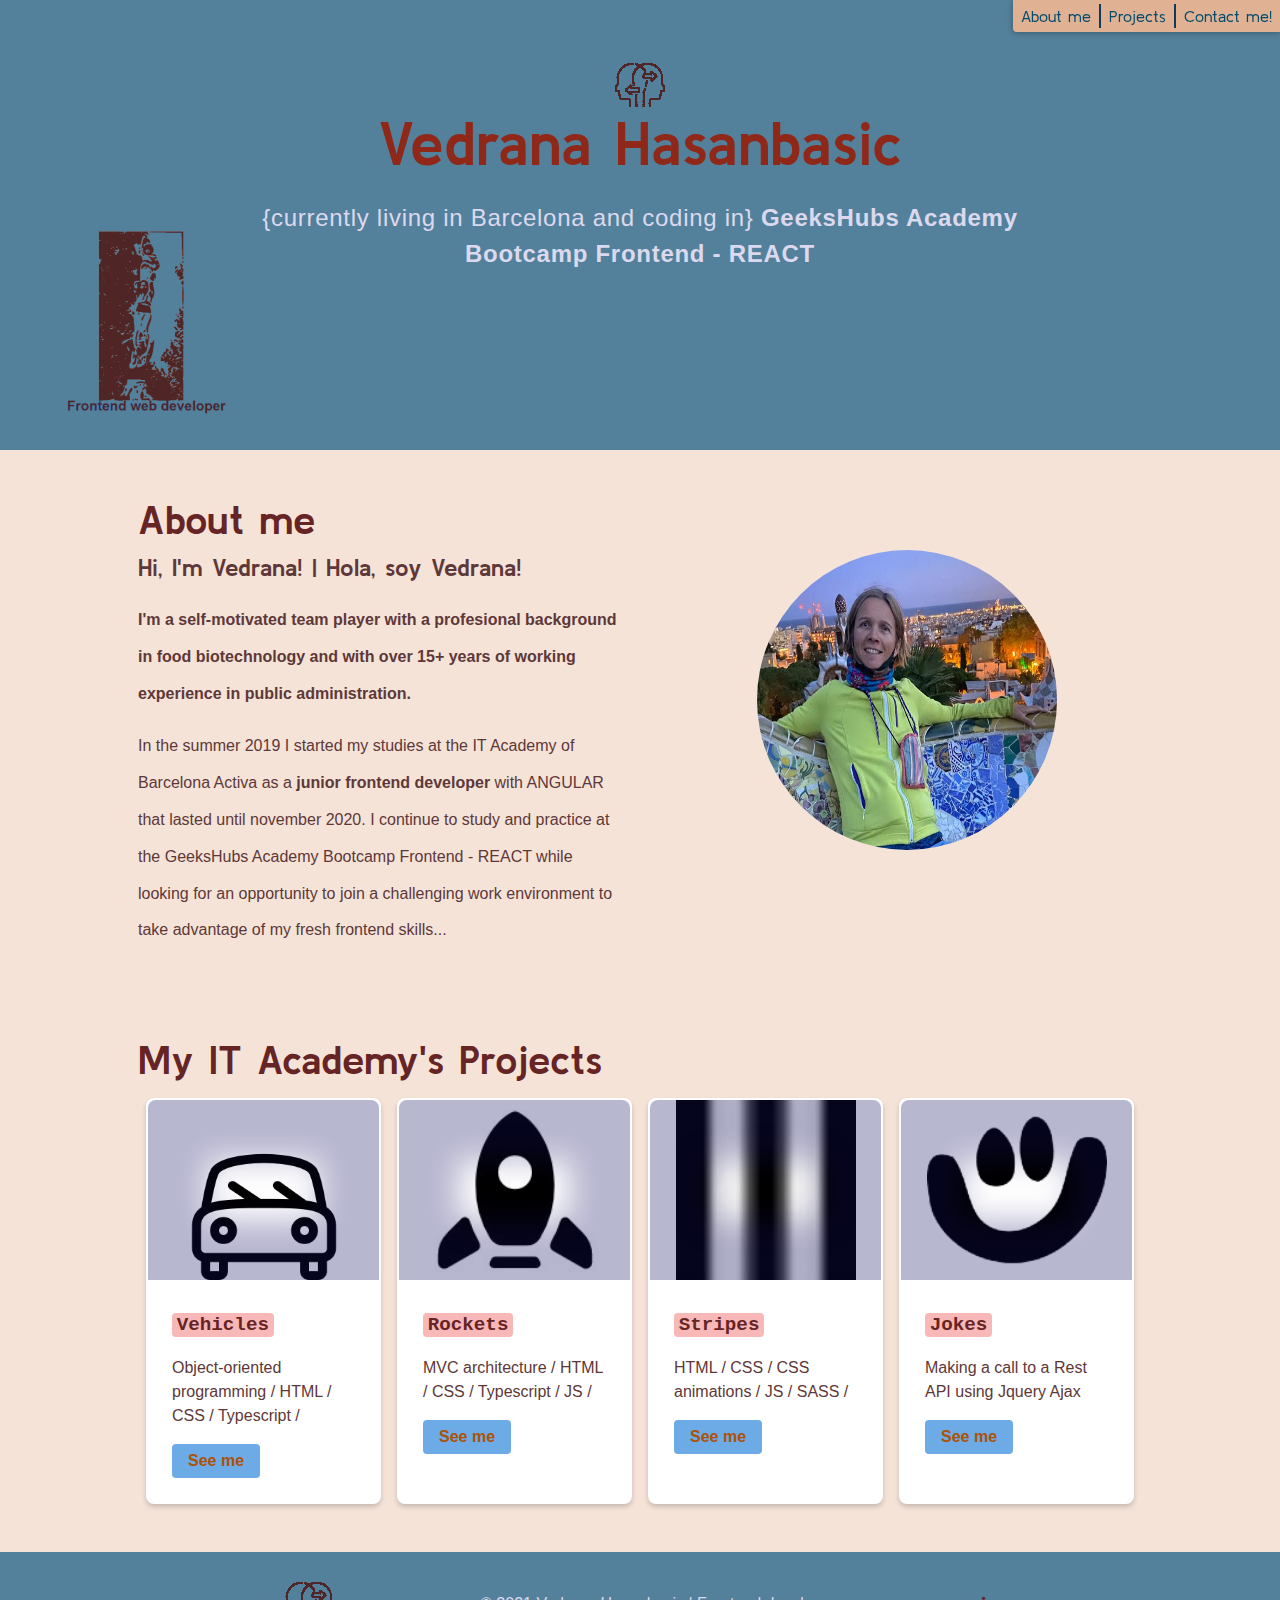
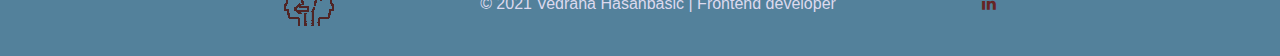
==== commit fa2be59b: "contact settled" ====
--- a/index.html
+++ b/index.html
@@ -1,115 +1,115 @@
-<!DOCTYPE html>
-<html lang="en">
-<head>
-    <meta charset="UTF-8">
-    <meta http-equiv="X-UA-Compatible" content="IE=edge"> <!-- no se si poner este meta tag o no? --> 
-    <meta name="viewport" content="width=device-width, initial-scale=1.0">
-    <meta name="keywords" content="GeeksHubs, website personal, HTML, CSS3, Layout, Git">
-    <meta name="author" content="Vedrana Hasanbasic">
-    <meta name="description" content="first challenge in GeeksHubs Academy">
-    <!-- Google fonts -->
-    <link href="https://fonts.googleapis.com/css2?family=Kulim+Park&display=swap"
-      rel="stylesheet"/>
-    <!-- font awesome -->
-    <link rel="stylesheet" href="https://cdnjs.cloudflare.com/ajax/libs/font-awesome/4.7.0/css/font-awesome.min.css">
-    <!-- CSS -->
-    <link href="css/styles.css" type="text/css" rel="stylesheet">
-
-    <title> Portfolio website | Vedrana Hasanbasic </title>
-</head>
-<body>
-  <nav>
-    <ul>
-      <li><a href="#about">About me</a></li>
-      <li><a href="#projects">Projects</a></li>
-      <li><a href="contact_form.html">Contact me!</a></li>
-    </ul>
-  </nav>
-  <!-------------------- header --------------------------->
-  <header class="background-header">
-    <div class="wrapper center">
-      <img class="header-logo center" src="img/logo_vh3.png" alt="my concious logo" />
-      <h1>Vedrana Hasanbasic</h1>
-      <p class="lead center max-line-length">
-        {currently living in Barcelona and coding in} <strong> GeeksHubs Academy Bootcamp Frontend - REACT </strong> 
-      </p>
-    </div>
-    <img class="castellers" src="img/una-19.png" alt="castellers graphic" />
-  </header>
-<!------------------- about ------------------------------->
-  <main>
-    <section id="about" class="wrapper center margin-v-lg padding-v-lg">
-      <h2 class="text-h2h3">About me</h2>
-        <div class="main__content">
-          <div class="main__text">
-            <h3 class="max-line-length">
-              Hi, I'm Vedrana! |  Hola, soy Vedrana!</h3>
-            <p><strong>
-              I'm a self-motivated team player with a profesional background in food biotechnology and with over 15+ years of working experience in public administration. </strong></p>
-              <p>In the summer 2019 I started my studies at the IT Academy of Barcelona Activa as a <strong>junior frontend developer</strong> with ANGULAR that lasted until november 2020. I continue to study and practice at the GeeksHubs Academy Bootcamp Frontend - REACT while looking for an opportunity to join a challenging work environment to take advantage of my fresh frontend skills...</p>
-            </p>
-          </div>
-          <div class="main__image">
-            <img src="img/jal3.png" alt="face" class="main__img" />
-          </div>
-        </div> 
-    </section>
-  <!---------------- projects -------------------------------->
-    <section id="projects" class="padding-v-lg">
-      <div class="wrapper center">
-        <h2 class="text-h2h3">My IT Academy's Projects</h2>
-        <ul role="list" class="list-unstyled flexbox flexbox--3col">
-          <li class="card">
-            <div id="car" class="card__img"></div>
-            <div class="card__content">
-              <h3 class="text-h2h3"> <span>Vehicles</span></h3>
-              <p>
-                Object-oriented programming / HTML / CSS / Typescript /
-              </p>
-              <a href="https://github.com/vedranaha/Typescript-vehicles" target="_blank" class="button">See me</a>
-            </div>
-          </li>
-          <li class="card">
-            <div id="rocket" class="card__img"></div>
-            <div class="card__content">
-              <h3 class="text-h2h3"><span> Rockets</span></h3>
-              <p>
-                MVC architecture / HTML / CSS / Typescript / JS /
-              </p>
-              <a href="https://github.com/vedranaha/typescript-rockets-fase-3" target="_blank" class="button">See me</a>
-            </div>
-          </li>
-          <li class="card">
-            <div id="stripes" class="card__img"></div>
-            <div class="card__content">
-              <h3 class="text-h2h3"><span>Stripes</span></h3>
-              <p>
-                HTML / CSS / CSS animations / JS / SASS /
-              </p>
-              <a href="https://github.com/vedranaha/SASS-stripes" target="_blank" class="button">See me</a>
-            </div>
-          </li>
-          <li class="card">
-            <div id="jokes" class="card__img"></div>
-            <div class="card__content">
-              <h3 class="text-h2h3"><span>Jokes</span></h3>
-              <p>
-                Making a call to a Rest API using Jquery Ajax
-              </p>
-              <a href="https://github.com/vedranaha/AJAX-REST-API" target="_blank" class="button">See me</a>
-            </div>
-          </li>
-        </ul>
-      </div>
-    </section>
-  </main>
-  <!--------------- footer -------------------------------->
-  <div class="background-header padding-v-md">
-    <footer class="wrapper center flexbox flexbox--aligncenter">
-      <img src="img/logo_vh3.png" alt="my concious" />
-      <p class="margin-v-0">&copy; 2021 Vedrana Hasanbasic | Frontend developer</p>
-        <p><a href="https://www.linkedin.com/in/vedranahasanbasic/" title="" class="linkedin"><i class="fa fa-linkedin"></i></a></p>
-    </footer>
-  </div>
-</body>
-</html>
+<!DOCTYPE html>
+<html lang="en">
+<head>
+    <meta charset="UTF-8">
+    <meta http-equiv="X-UA-Compatible" content="IE=edge"> <!-- no se si poner este meta tag o no? --> 
+    <meta name="viewport" content="width=device-width, initial-scale=1.0">
+    <meta name="keywords" content="GeeksHubs, website personal, HTML, CSS3, Layout, Git">
+    <meta name="author" content="Vedrana Hasanbasic">
+    <meta name="description" content="first challenge in GeeksHubs Academy">
+    <!-- Google fonts -->
+    <link href="https://fonts.googleapis.com/css2?family=Kulim+Park&display=swap"
+      rel="stylesheet"/>
+    <!-- font awesome -->
+    <link rel="stylesheet" href="https://cdnjs.cloudflare.com/ajax/libs/font-awesome/4.7.0/css/font-awesome.min.css">
+    <!-- CSS -->
+    <link href="css/styles.css" type="text/css" rel="stylesheet">
+
+    <title> Portfolio website | Vedrana Hasanbasic </title>
+</head>
+<body>
+  <nav>
+    <ul>
+      <li><a href="#about">About me</a></li>
+      <li><a href="#projects">Projects</a></li>
+      <li><a href="pages/contact_form.html">Contact me!</a></li>
+    </ul>
+  </nav>
+  <!-------------------- header --------------------------->
+  <header class="background-header">
+    <div class="wrapper center">
+      <img class="header-logo center" src="img/logo_vh3.png" alt="my concious logo" />
+      <h1>Vedrana Hasanbasic</h1>
+      <p class="lead center max-line-length">
+        {currently living in Barcelona and coding in} <strong> GeeksHubs Academy Bootcamp Frontend - REACT </strong> 
+      </p>
+    </div>
+    <img class="castellers" src="img/una-19.png" alt="castellers graphic" />
+  </header>
+<!------------------- about ------------------------------->
+  <main>
+    <section id="about" class="wrapper center margin-v-lg">
+      <h2 class="text-h2h3">About me</h2>
+        <div class="main__content">
+          <div class="main__text">
+            <h3 class="max-line-length">
+              Hi, I'm Vedrana! |  Hola, soy Vedrana!</h3>
+            <p><strong>
+              I'm a self-motivated team player with a profesional background in food biotechnology and with over 15+ years of working experience in public administration. </strong></p>
+              <p>In the summer 2019 I started my studies at the IT Academy of Barcelona Activa as a <strong>junior frontend developer</strong> with ANGULAR that lasted until november 2020. I continue to study and practice at the GeeksHubs Academy Bootcamp Frontend - REACT while looking for an opportunity to join a challenging work environment to take advantage of my fresh frontend skills...</p>
+            </p>
+          </div>
+          <div class="main__image">
+            <img src="img/jal3.png" alt="face" class="main__img" />
+          </div>
+        </div> 
+    </section>
+  <!---------------- projects -------------------------------->
+    <section id="projects" class="padding-v-lg">
+      <div class="wrapper center">
+        <h2 class="text-h2h3">My IT Academy's Projects</h2>
+        <ul role="list" class="list-unstyled flexbox flexbox--3col">
+          <li class="card">
+            <div id="car" class="card__img"></div>
+            <div class="card__content">
+              <h3 class="text-h2h3"> <span>Vehicles</span></h3>
+              <p>
+                Object-oriented programming / HTML / CSS / Typescript /
+              </p>
+              <a href="https://github.com/vedranaha/Typescript-vehicles" target="_blank" class="button">See me</a>
+            </div>
+          </li>
+          <li class="card">
+            <div id="rocket" class="card__img"></div>
+            <div class="card__content">
+              <h3 class="text-h2h3"><span> Rockets</span></h3>
+              <p>
+                MVC architecture / HTML / CSS / Typescript / JS /
+              </p>
+              <a href="https://github.com/vedranaha/typescript-rockets-fase-3" target="_blank" class="button">See me</a>
+            </div>
+          </li>
+          <li class="card">
+            <div id="stripes" class="card__img"></div>
+            <div class="card__content">
+              <h3 class="text-h2h3"><span>Stripes</span></h3>
+              <p>
+                HTML / CSS / CSS animations / JS / SASS /
+              </p>
+              <a href="https://github.com/vedranaha/SASS-stripes" target="_blank" class="button">See me</a>
+            </div>
+          </li>
+          <li class="card">
+            <div id="jokes" class="card__img"></div>
+            <div class="card__content">
+              <h3 class="text-h2h3"><span>Jokes</span></h3>
+              <p>
+                Making a call to a Rest API using Jquery Ajax
+              </p>
+              <a href="https://github.com/vedranaha/AJAX-REST-API" target="_blank" class="button">See me</a>
+            </div>
+          </li>
+        </ul>
+      </div>
+    </section>
+  </main>
+  <!--------------- footer -------------------------------->
+  <div class="background-header padding-v-md">
+    <footer class="wrapper center flexbox flexbox--aligncenter">
+      <img src="img/logo_vh3.png" alt="my concious" />
+      <p class="margin-v-0">&copy; 2021 Vedrana Hasanbasic | Frontend developer</p>
+        <p><a href="https://www.linkedin.com/in/vedranahasanbasic/" title="" class="linkedin"><i class="fa fa-linkedin"></i></a></p>
+    </footer>
+  </div>
+</body>
+</html>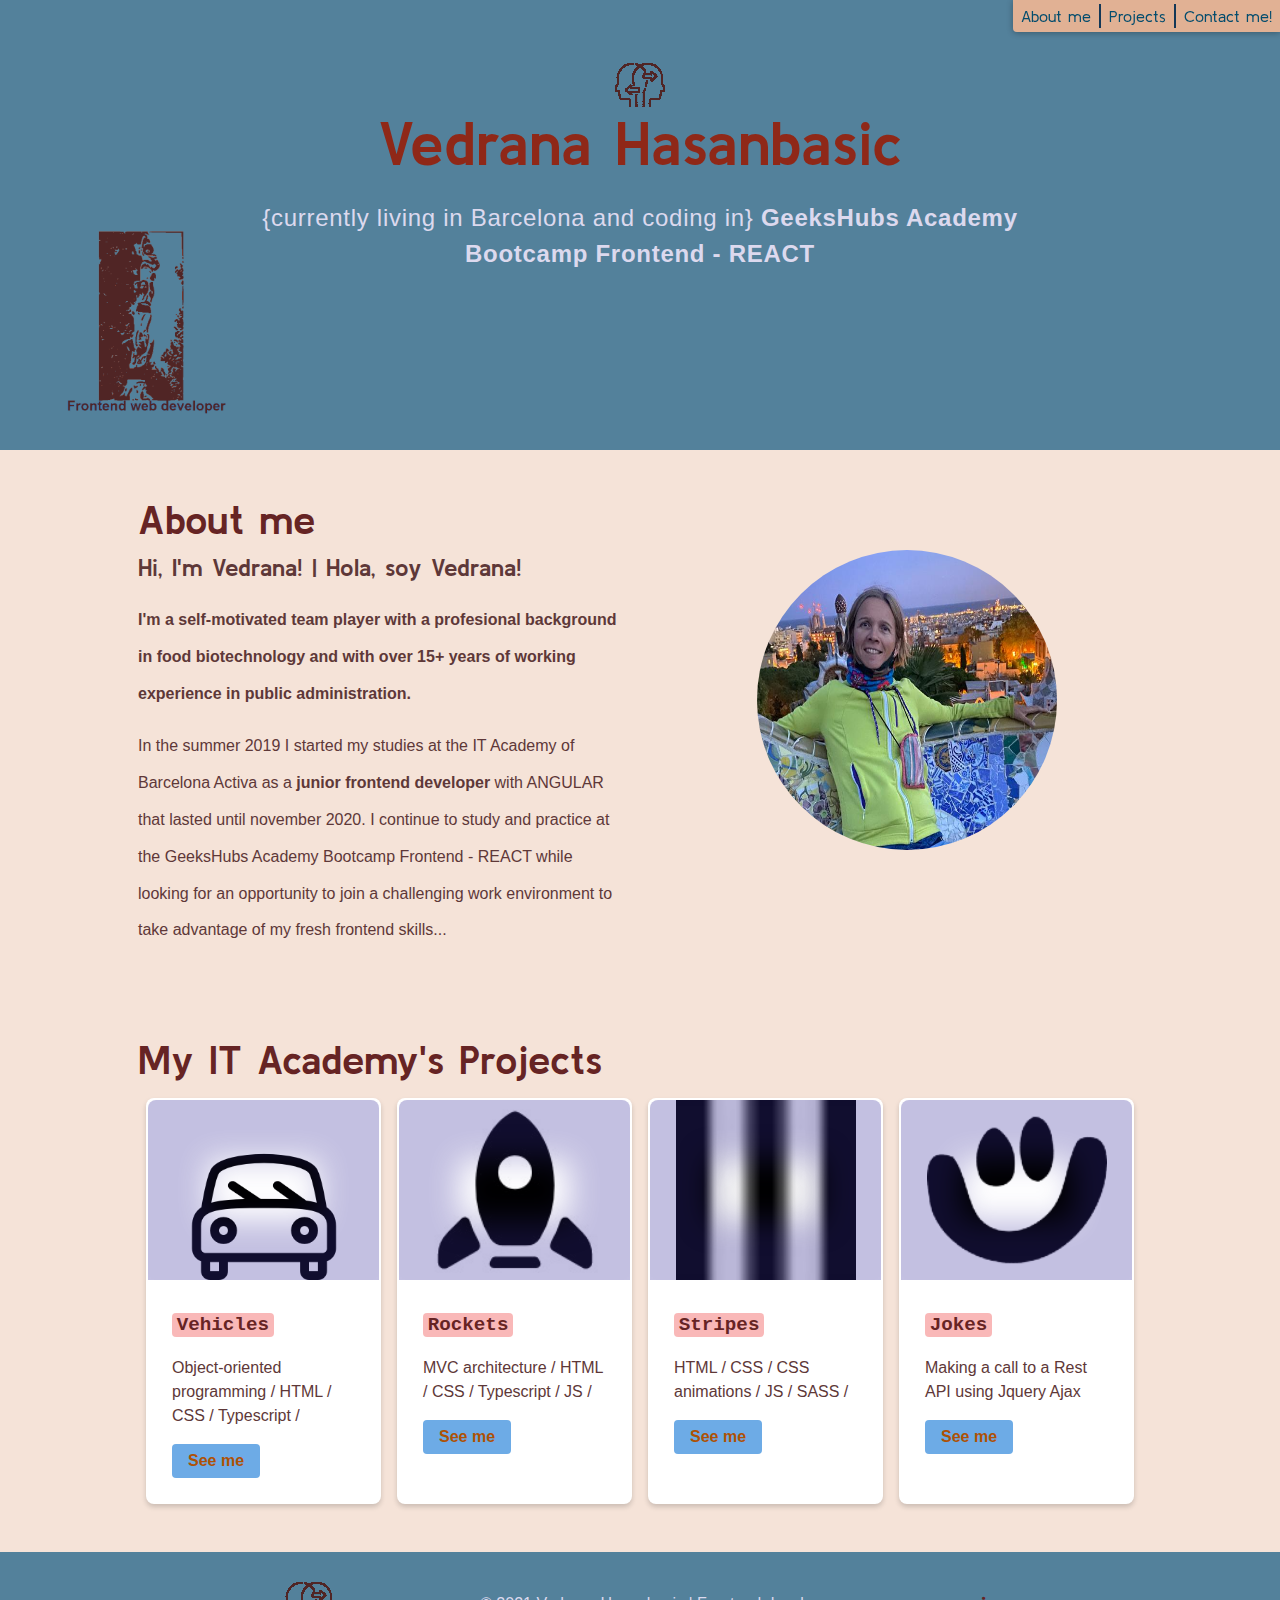
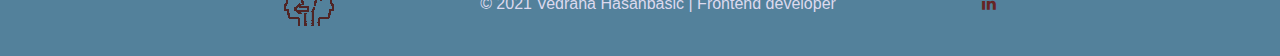
==== commit 4fe23987: "todo nuevo" ====
--- a/index.html
+++ b/index.html
@@ -1,115 +1,115 @@
-<!DOCTYPE html>
-<html lang="en">
-<head>
-    <meta charset="UTF-8">
-    <meta http-equiv="X-UA-Compatible" content="IE=edge"> <!-- no se si poner este meta tag o no? --> 
-    <meta name="viewport" content="width=device-width, initial-scale=1.0">
-    <meta name="keywords" content="GeeksHubs, website personal, HTML, CSS3, Layout, Git">
-    <meta name="author" content="Vedrana Hasanbasic">
-    <meta name="description" content="first challenge in GeeksHubs Academy">
-    <!-- Google fonts -->
-    <link href="https://fonts.googleapis.com/css2?family=Kulim+Park&display=swap"
-      rel="stylesheet"/>
-    <!-- font awesome -->
-    <link rel="stylesheet" href="https://cdnjs.cloudflare.com/ajax/libs/font-awesome/4.7.0/css/font-awesome.min.css">
-    <!-- CSS -->
-    <link href="css/styles.css" type="text/css" rel="stylesheet">
-
-    <title> Portfolio website | Vedrana Hasanbasic </title>
-</head>
-<body>
-  <nav>
-    <ul>
-      <li><a href="#about">About me</a></li>
-      <li><a href="#projects">Projects</a></li>
-      <li><a href="pages/contact_form.html">Contact me!</a></li>
-    </ul>
-  </nav>
-  <!-------------------- header --------------------------->
-  <header class="background-header">
-    <div class="wrapper center">
-      <img class="header-logo center" src="img/logo_vh3.png" alt="my concious logo" />
-      <h1>Vedrana Hasanbasic</h1>
-      <p class="lead center max-line-length">
-        {currently living in Barcelona and coding in} <strong> GeeksHubs Academy Bootcamp Frontend - REACT </strong> 
-      </p>
-    </div>
-    <img class="castellers" src="img/una-19.png" alt="castellers graphic" />
-  </header>
-<!------------------- about ------------------------------->
-  <main>
-    <section id="about" class="wrapper center margin-v-lg">
-      <h2 class="text-h2h3">About me</h2>
-        <div class="main__content">
-          <div class="main__text">
-            <h3 class="max-line-length">
-              Hi, I'm Vedrana! |  Hola, soy Vedrana!</h3>
-            <p><strong>
-              I'm a self-motivated team player with a profesional background in food biotechnology and with over 15+ years of working experience in public administration. </strong></p>
-              <p>In the summer 2019 I started my studies at the IT Academy of Barcelona Activa as a <strong>junior frontend developer</strong> with ANGULAR that lasted until november 2020. I continue to study and practice at the GeeksHubs Academy Bootcamp Frontend - REACT while looking for an opportunity to join a challenging work environment to take advantage of my fresh frontend skills...</p>
-            </p>
-          </div>
-          <div class="main__image">
-            <img src="img/jal3.png" alt="face" class="main__img" />
-          </div>
-        </div> 
-    </section>
-  <!---------------- projects -------------------------------->
-    <section id="projects" class="padding-v-lg">
-      <div class="wrapper center">
-        <h2 class="text-h2h3">My IT Academy's Projects</h2>
-        <ul role="list" class="list-unstyled flexbox flexbox--3col">
-          <li class="card">
-            <div id="car" class="card__img"></div>
-            <div class="card__content">
-              <h3 class="text-h2h3"> <span>Vehicles</span></h3>
-              <p>
-                Object-oriented programming / HTML / CSS / Typescript /
-              </p>
-              <a href="https://github.com/vedranaha/Typescript-vehicles" target="_blank" class="button">See me</a>
-            </div>
-          </li>
-          <li class="card">
-            <div id="rocket" class="card__img"></div>
-            <div class="card__content">
-              <h3 class="text-h2h3"><span> Rockets</span></h3>
-              <p>
-                MVC architecture / HTML / CSS / Typescript / JS /
-              </p>
-              <a href="https://github.com/vedranaha/typescript-rockets-fase-3" target="_blank" class="button">See me</a>
-            </div>
-          </li>
-          <li class="card">
-            <div id="stripes" class="card__img"></div>
-            <div class="card__content">
-              <h3 class="text-h2h3"><span>Stripes</span></h3>
-              <p>
-                HTML / CSS / CSS animations / JS / SASS /
-              </p>
-              <a href="https://github.com/vedranaha/SASS-stripes" target="_blank" class="button">See me</a>
-            </div>
-          </li>
-          <li class="card">
-            <div id="jokes" class="card__img"></div>
-            <div class="card__content">
-              <h3 class="text-h2h3"><span>Jokes</span></h3>
-              <p>
-                Making a call to a Rest API using Jquery Ajax
-              </p>
-              <a href="https://github.com/vedranaha/AJAX-REST-API" target="_blank" class="button">See me</a>
-            </div>
-          </li>
-        </ul>
-      </div>
-    </section>
-  </main>
-  <!--------------- footer -------------------------------->
-  <div class="background-header padding-v-md">
-    <footer class="wrapper center flexbox flexbox--aligncenter">
-      <img src="img/logo_vh3.png" alt="my concious" />
-      <p class="margin-v-0">&copy; 2021 Vedrana Hasanbasic | Frontend developer</p>
-        <p><a href="https://www.linkedin.com/in/vedranahasanbasic/" title="" class="linkedin"><i class="fa fa-linkedin"></i></a></p>
-    </footer>
-  </div>
-</body>
+<!DOCTYPE html>
+<html lang="en">
+<head>
+    <meta charset="UTF-8">
+    <meta http-equiv="X-UA-Compatible" content="IE=edge"> <!-- no se si poner este meta tag o no? --> 
+    <meta name="viewport" content="width=device-width, initial-scale=1.0">
+    <meta name="keywords" content="GeeksHubs, website personal, HTML, CSS3, Layout, Git">
+    <meta name="author" content="Vedrana Hasanbasic">
+    <meta name="description" content="first challenge in GeeksHubs Academy">
+    <!-- Google fonts -->
+    <link href="https://fonts.googleapis.com/css2?family=Kulim+Park&display=swap"
+      rel="stylesheet"/>
+    <!-- font awesome -->
+    <link rel="stylesheet" href="https://cdnjs.cloudflare.com/ajax/libs/font-awesome/4.7.0/css/font-awesome.min.css">
+    <!-- CSS -->
+    <link href="css/styles.css" type="text/css" rel="stylesheet">
+
+    <title> Portfolio website | Vedrana Hasanbasic </title>
+</head>
+<body>
+  <nav>
+    <ul>
+      <li><a href="#about">About me</a></li>
+      <li><a href="#projects">Projects</a></li>
+      <li><a href="pages/contact_form.html">Contact me!</a></li>
+    </ul>
+  </nav>
+  <!-------------------- header --------------------------->
+  <header class="background-header">
+    <div class="wrapper center">
+      <img class="header-logo center" src="img/logo_vh3.png" alt="my concious logo" />
+      <h1>Vedrana Hasanbasic</h1>
+      <p class="lead center max-line-length">
+        {currently living in Barcelona and coding in} <strong> GeeksHubs Academy Bootcamp Frontend - REACT </strong> 
+      </p>
+    </div>
+    <img class="castellers" src="img/una-19.png" alt="castellers graphic" />
+  </header>
+<!------------------- about ------------------------------->
+  <main>
+    <section id="about" class="wrapper center margin-v-lg">
+      <h2 class="text-h2h3">About me</h2>
+        <div class="main__content">
+          <div class="main__text">
+            <h3 class="max-line-length">
+              Hi, I'm Vedrana! |  Hola, soy Vedrana!</h3>
+            <p><strong>
+              I'm a self-motivated team player with a profesional background in food biotechnology and with over 15+ years of working experience in public administration. </strong></p>
+              <p>In the summer 2019 I started my studies at the IT Academy of Barcelona Activa as a <strong>junior frontend developer</strong> with ANGULAR that lasted until november 2020. I continue to study and practice at the GeeksHubs Academy Bootcamp Frontend - REACT while looking for an opportunity to join a challenging work environment to take advantage of my fresh frontend skills...</p>
+            </p>
+          </div>
+          <div class="main__image">
+            <img src="img/jal3.png" alt="face" class="main__img" />
+          </div>
+        </div> 
+    </section>
+  <!---------------- projects -------------------------------->
+    <section id="projects" class="padding-v-lg">
+      <div class="wrapper center">
+        <h2 class="text-h2h3">My IT Academy's Projects</h2>
+        <ul role="list" class="list-unstyled flexbox flexbox--3col">
+          <li class="card">
+            <div id="car" class="card__img"></div>
+            <div class="card__content">
+              <h3 class="text-h2h3"> <span>Vehicles</span></h3>
+              <p>
+                Object-oriented programming / HTML / CSS / Typescript /
+              </p>
+              <a href="https://github.com/vedranaha/Typescript-vehicles" target="_blank" class="button">See me</a>
+            </div>
+          </li>
+          <li class="card">
+            <div id="rocket" class="card__img"></div>
+            <div class="card__content">
+              <h3 class="text-h2h3"><span> Rockets</span></h3>
+              <p>
+                MVC architecture / HTML / CSS / Typescript / JS /
+              </p>
+              <a href="https://github.com/vedranaha/typescript-rockets-fase-3" target="_blank" class="button">See me</a>
+            </div>
+          </li>
+          <li class="card">
+            <div id="stripes" class="card__img"></div>
+            <div class="card__content">
+              <h3 class="text-h2h3"><span>Stripes</span></h3>
+              <p>
+                HTML / CSS / CSS animations / JS / SASS /
+              </p>
+              <a href="https://github.com/vedranaha/SASS-stripes" target="_blank" class="button">See me</a>
+            </div>
+          </li>
+          <li class="card">
+            <div id="jokes" class="card__img"></div>
+            <div class="card__content">
+              <h3 class="text-h2h3"><span>Jokes</span></h3>
+              <p>
+                Making a call to a Rest API using Jquery Ajax
+              </p>
+              <a href="https://github.com/vedranaha/AJAX-REST-API" target="_blank" class="button">See me</a>
+            </div>
+          </li>
+        </ul>
+      </div>
+    </section>
+  </main>
+  <!--------------- footer -------------------------------->
+  <div class="background-header padding-v-md">
+    <footer class="wrapper center flexbox flexbox--aligncenter">
+      <img src="img/logo_vh3.png" alt="my concious" />
+      <p class="margin-v-0">&copy; 2021 Vedrana Hasanbasic | Frontend developer</p>
+        <p><a href="https://www.linkedin.com/in/vedranahasanbasic/" title="" class="linkedin"><i class="fa fa-linkedin"></i></a></p>
+    </footer>
+  </div>
+</body>
 </html>--- a/css/styles.css
+++ b/css/styles.css
@@ -194,7 +194,7 @@
 /* Component: Card */
 .card {
   border-radius: 8px;
-  box-shadow: 0px 3px 5px rgba(0, 0, 0, 0.18);
+  box-shadow: 0px 3px 5px rgba(23, 21, 24, 0.18);
   background-color: #fff;
   margin: 8px;
   padding:2px;
@@ -223,7 +223,7 @@
   min-height: 20vh;
   border-radius: 8px 8px 0 0;
   transition: box-shadow 80ms ease-in-out;
-  box-shadow: inset 0 0 30px 60px rgba(21, 15, 100, 0.3);
+  box-shadow: inset 0 0 30px 60px rgba(56, 48, 155, 0.3);
 }
 
 .card:hover .card__img {
